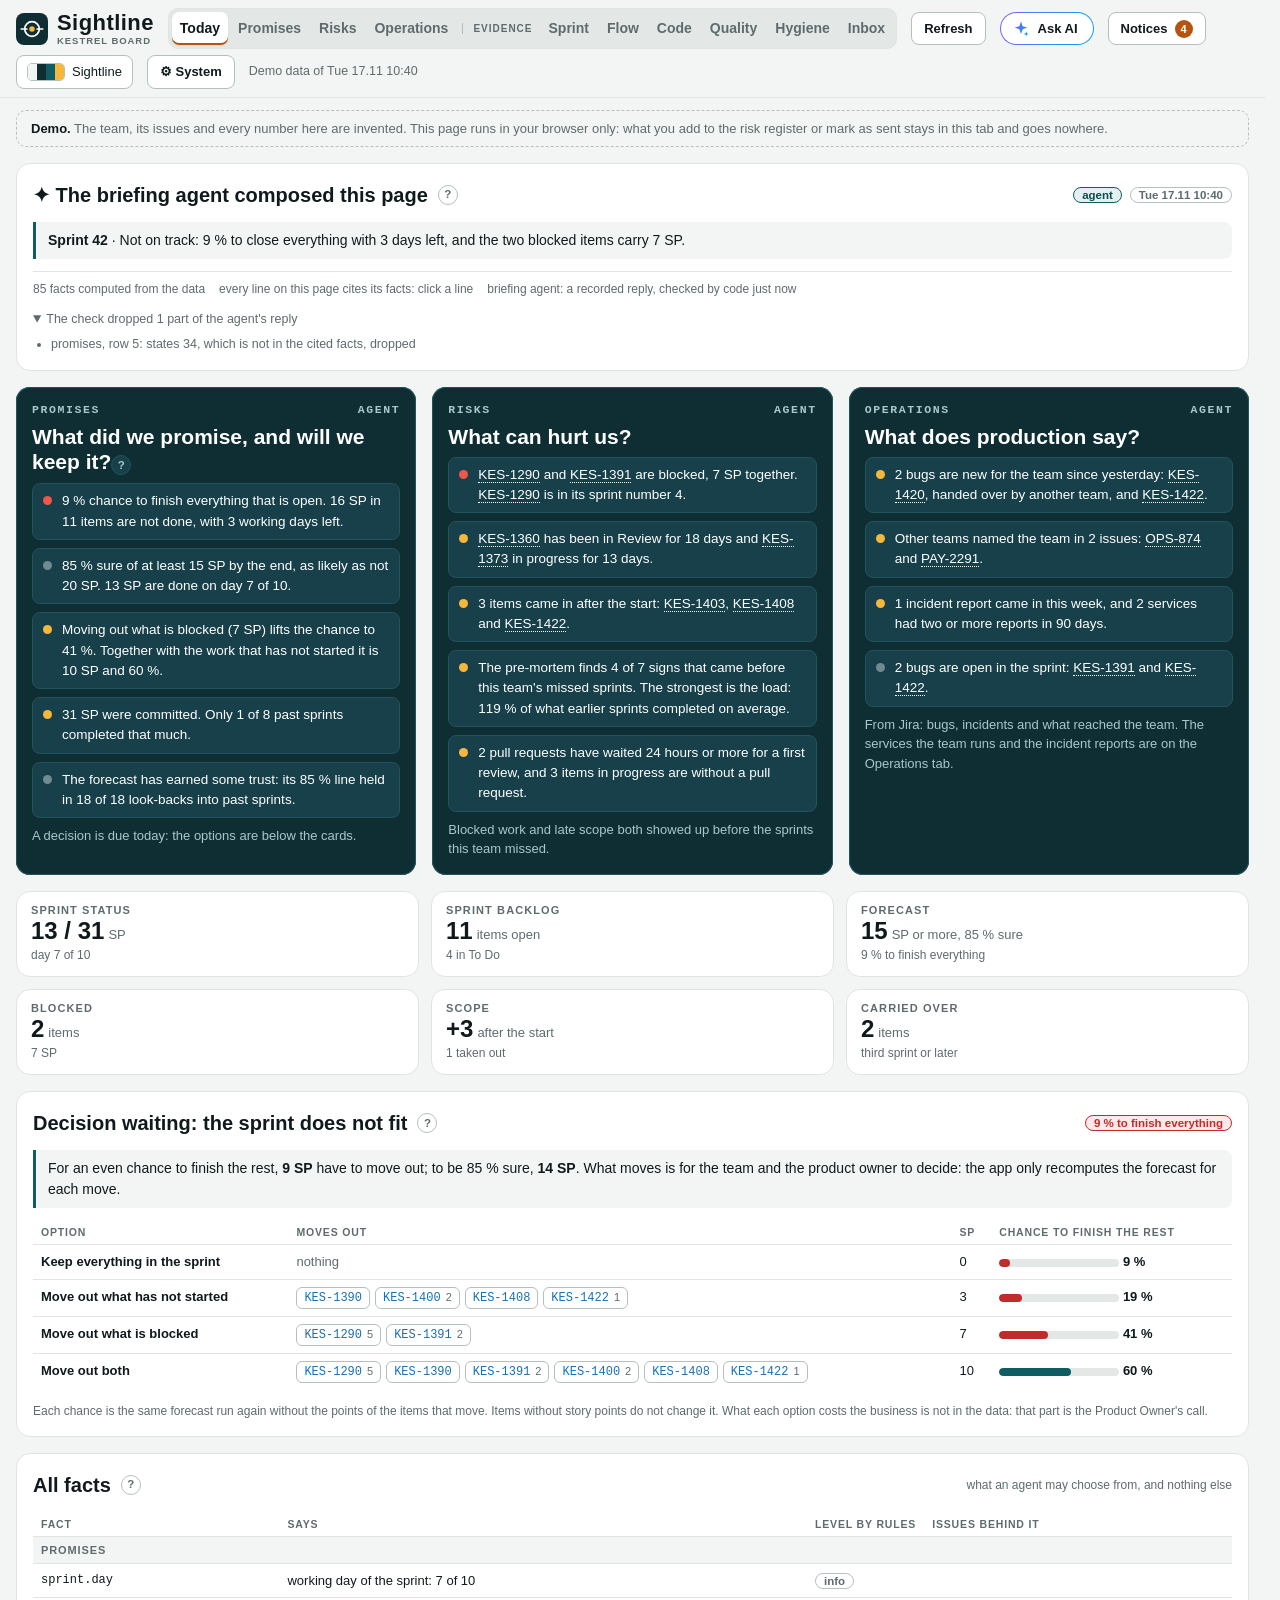
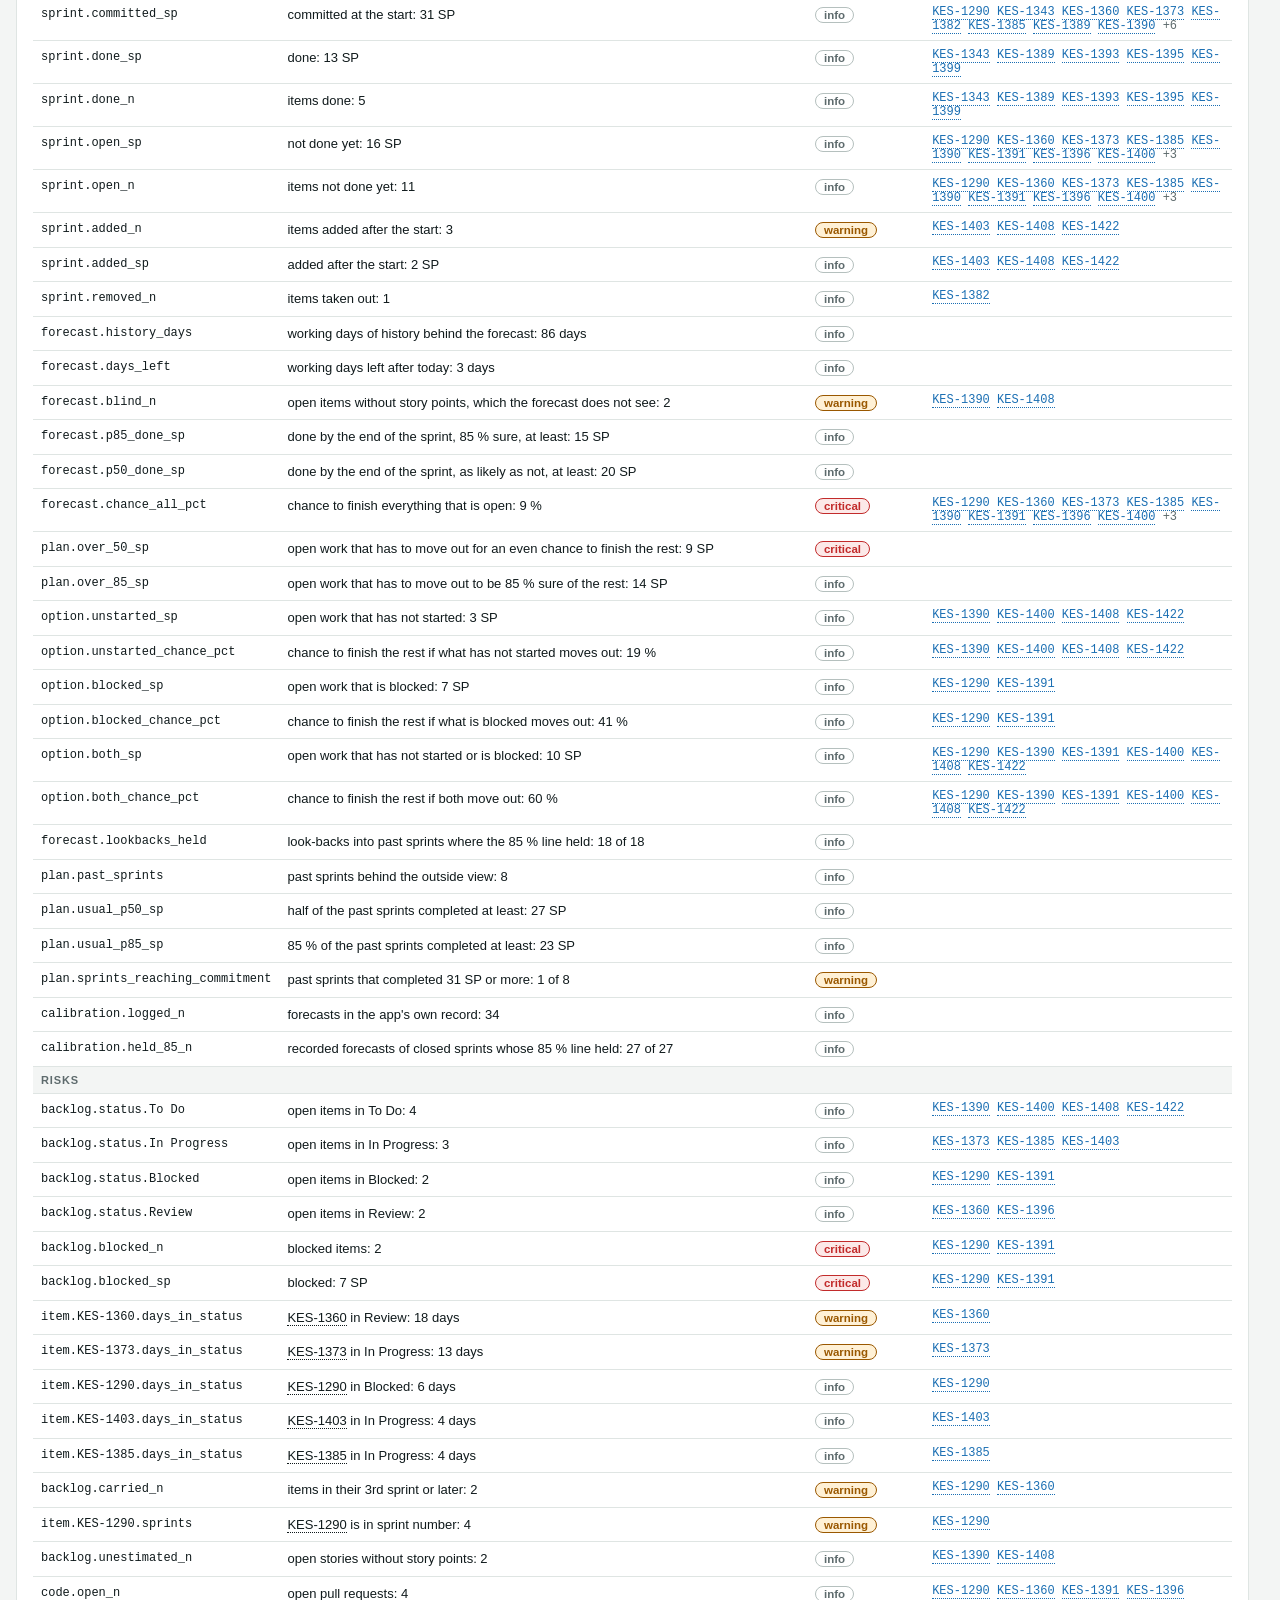
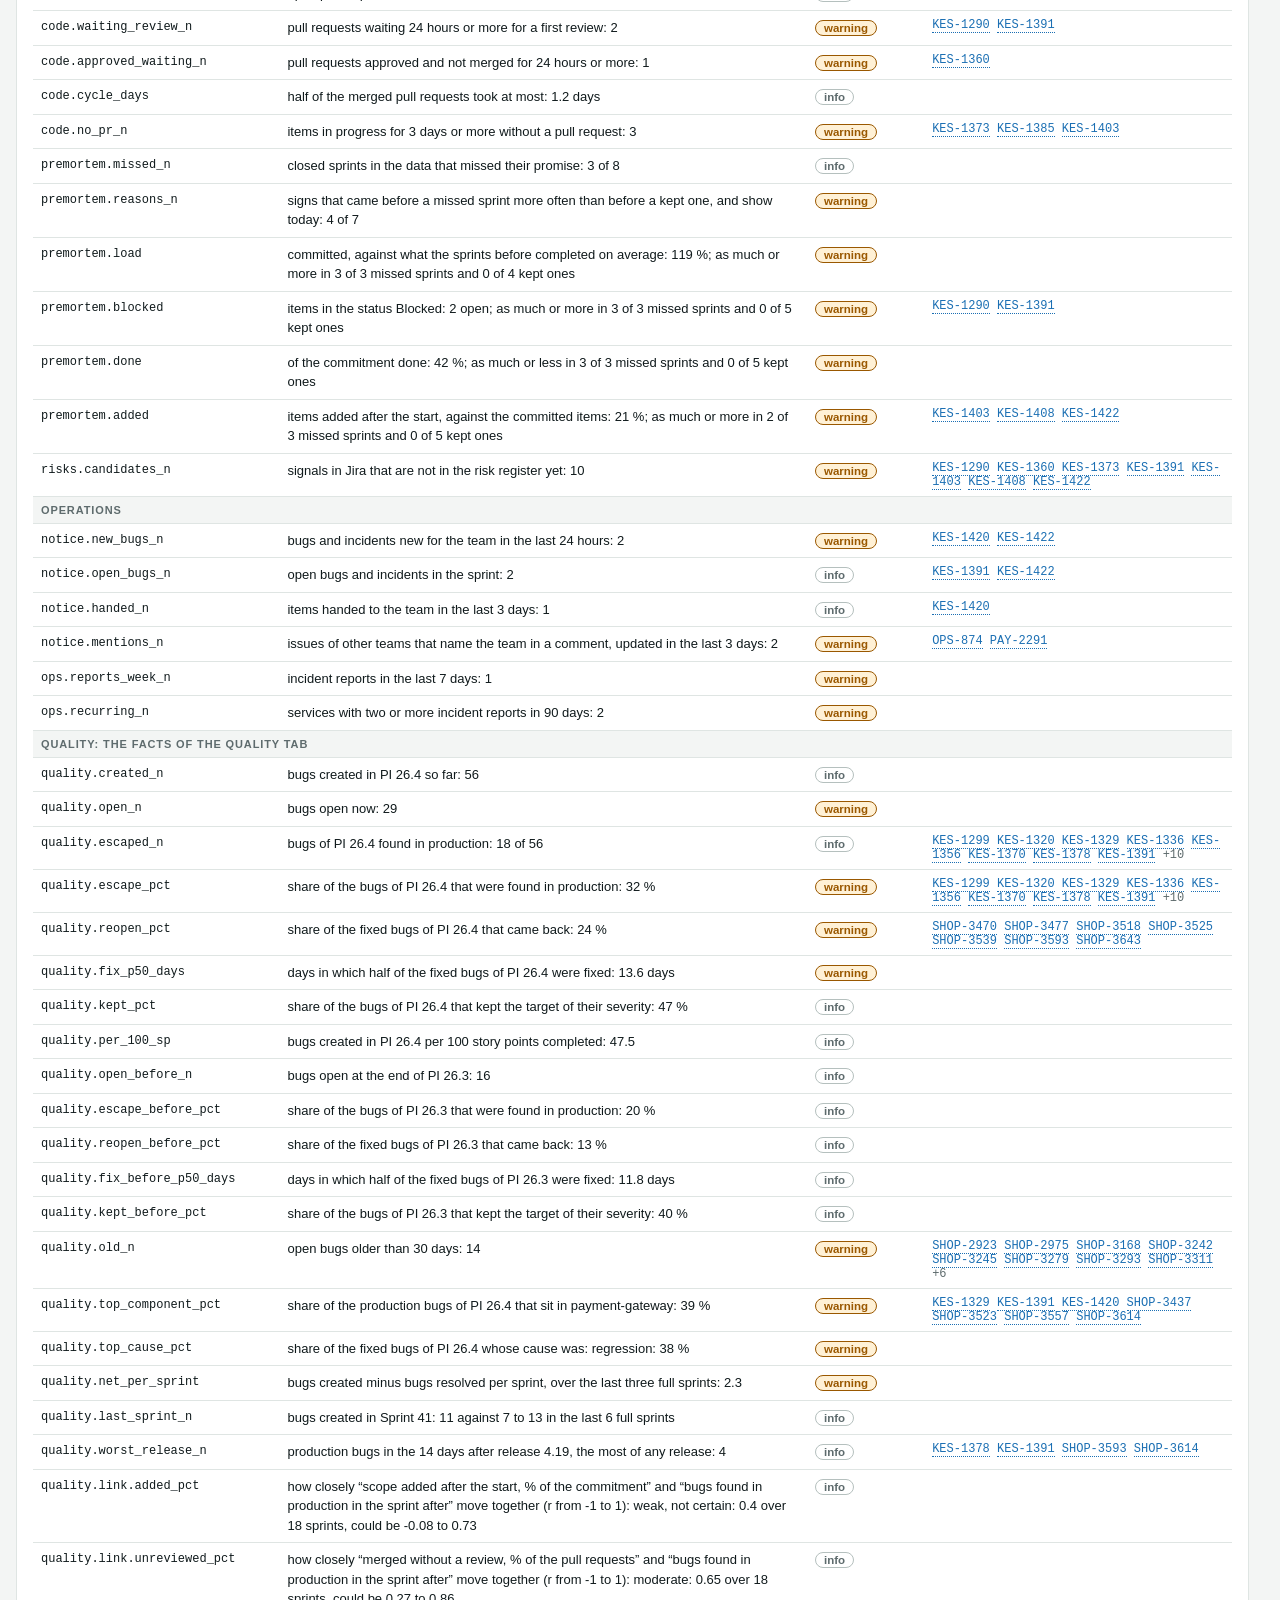
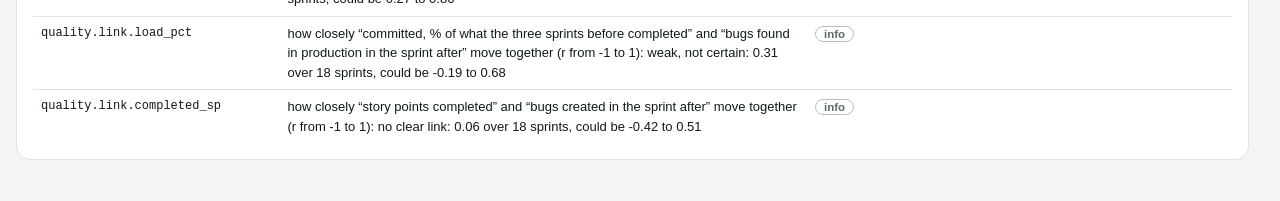
==== docs/demo/index.html @ 8daf4122 "Sightline 1.0.0: the first public demo A delivery cockpit for a Scrum Master, on invented data. It s" ====
<!doctype html>
<html lang="en">
<head>
<meta charset="utf-8">
<meta name="viewport" content="width=device-width, initial-scale=1">
<title>Sightline</title>
<link rel="stylesheet" href="style.css">
</head>
<body>
<div class="shell">
  <header class="top" id="top">
    <div class="brand"><svg class="mark" viewBox="0 0 28 28" aria-hidden="true"><circle cx="14" cy="14" r="8.5"/><path d="M1.5 14H8M20 14h6.5"/><circle class="dot" cx="14" cy="14" r="3.2"/></svg>
      <span class="brand-t"><span>Sightline</span><span class="brand-s" id="team">delivery cockpit</span></span></div>
    <nav class="seg" aria-label="Views">
      <button type="button" data-tab="today" aria-pressed="true">Today</button>
      <button type="button" data-tab="promises" aria-pressed="false">Promises</button>
      <button type="button" data-tab="risks" aria-pressed="false">Risks</button>
      <button type="button" data-tab="ops" aria-pressed="false">Operations</button>
      <span class="seg-l">Evidence</span>
      <button type="button" data-tab="sprint" aria-pressed="false">Sprint</button>
      <button type="button" data-tab="flow" aria-pressed="false">Flow</button>
      <button type="button" data-tab="code" aria-pressed="false">Code</button>
      <button type="button" data-tab="quality" aria-pressed="false">Quality</button>
      <button type="button" data-tab="hygiene" aria-pressed="false">Hygiene</button>
      <button type="button" data-tab="inbox" aria-pressed="false">Inbox</button>
    </nav>
    <button class="btn" type="button" id="refresh">Refresh</button>
    <button class="cmd-btn" type="button" id="ask-open" aria-pressed="false" title="Ask the agent (Ctrl K)">
      <svg class="ai-mark" viewBox="0 0 24 24" aria-hidden="true"><defs><linearGradient id="aiG" x1="0" y1="0" x2="1" y2="1"><stop offset="0" stop-color="#7b5cff"/><stop offset="1" stop-color="#00a8e8"/></linearGradient></defs>
        <path fill="url(#aiG)" d="M12 2l2.2 6.3L20.5 10l-6.3 2.2L12 18.5l-2.2-6.3L3.5 10l6.3-1.7zM19 15l.9 2.6 2.6.9-2.6.9L19 22l-.9-2.6-2.6-.9 2.6-.9z"/></svg>Ask AI</button>
    <button class="btn" type="button" id="bell" title="What reached the team: new bugs, items handed over, the team named by others">Notices <span class="count" id="bell-n" hidden>0</span></button>
    <span class="grow"></span>
    <div class="pal"><button class="pal-btn" type="button" id="pal-btn" aria-haspopup="true" aria-expanded="false" title="Colours"><span class="swatch" id="pal-now"></span><span id="pal-name">Sightline</span></button>
      <div class="pal-menu" id="pal-menu" role="menu" aria-label="Colours" hidden></div></div>
    <button class="btn" type="button" data-tab="system" aria-pressed="false" title="Sources, rules, architecture">⚙ System</button>
    <span class="fresh" id="fresh"></span>
  </header>

  <div class="boot" id="boot" role="status">Loading the sprint…</div>
  <div class="demo-note" id="demo-note"><b>Demo.</b> The team, its issues and every number here are invented. This page runs in your browser only: what you add to the risk register or mark as sent stays in this tab and goes nowhere.</div>

  <section class="page on" id="p-today" aria-label="Today">
    <div class="w" id="composed"></div>
    <div class="q3" id="cards"></div>
    <div class="kpis" id="now"></div>
    <div id="options"></div>
    <div class="w" id="facts"></div>
  </section>

  <section class="page" id="p-promises" aria-label="Promises"><div class="tabbody" id="v-promises"></div></section>
  <section class="page" id="p-risks" aria-label="Risks"><div class="tabbody" id="v-risks"></div></section>
  <section class="page" id="p-ops" aria-label="Operations"><div class="tabbody" id="v-ops"></div></section>
  <section class="page" id="p-sprint" aria-label="Sprint"><div class="tabbody" id="v-sprint"></div></section>
  <section class="page" id="p-flow" aria-label="Flow"><div class="tabbody" id="v-flow"></div></section>
  <section class="page" id="p-code" aria-label="Code"><div class="tabbody" id="v-code"></div></section>
  <section class="page" id="p-quality" aria-label="Quality"><div class="tabbody" id="v-quality"></div></section>
  <section class="page" id="p-hygiene" aria-label="Hygiene"><div class="tabbody" id="v-hygiene"></div></section>
  <section class="page" id="p-inbox" aria-label="Inbox"><div class="tabbody" id="v-inbox"></div></section>

  <section class="page" id="p-system" aria-label="System">
    <div class="w" id="arch"></div>
    <div class="grid2">
      <div class="w" id="settings"></div>
      <div class="w" id="sources"></div>
    </div>
    <div class="w" id="storage"></div>
    <div class="w" id="runs"></div>
    <div class="w" id="rules"></div>
  </section>
</div>
<div class="pop" id="pop" hidden role="dialog" aria-label="Facts behind this line"></div>
<div class="icard" id="icard" hidden role="tooltip"></div>
<aside class="cmd" id="ask" hidden aria-label="Ask the agent">
  <div class="cmd-grip" id="ask-grip" aria-hidden="true"></div>
  <div class="cmd-h" id="ask-head">
    <div class="cmd-id"><span class="cmd-eyebrow"><svg class="ai-mark" viewBox="0 0 24 24" aria-hidden="true"><path fill="url(#aiG)" d="M12 2l2.2 6.3L20.5 10l-6.3 2.2L12 18.5l-2.2-6.3L3.5 10l6.3-1.7z"/></svg>AI · read-only</span>
      <span class="cmd-title">Ask about the sprint<span id="ask-help"></span></span></div>
    <div class="cmd-tools">
      <button type="button" id="ask-new" title="New conversation" aria-label="New conversation"><svg viewBox="0 0 24 24" aria-hidden="true"><path d="M12 5v14M5 12h14"/></svg></button>
      <button type="button" data-ask-mode="side" aria-pressed="true" title="On the right" aria-label="Window on the right"><svg viewBox="0 0 24 24" aria-hidden="true"><rect x="3" y="4" width="18" height="16" rx="2"/><path d="M15 4v16"/></svg></button>
      <button type="button" data-ask-mode="bottom" aria-pressed="false" title="At the bottom" aria-label="Window at the bottom"><svg viewBox="0 0 24 24" aria-hidden="true"><rect x="3" y="4" width="18" height="16" rx="2"/><path d="M3 14h18"/></svg></button>
      <button type="button" data-ask-mode="float" aria-pressed="false" title="Floating: drag it by this bar" aria-label="Floating window"><svg viewBox="0 0 24 24" aria-hidden="true"><rect x="3" y="7" width="13" height="13" rx="2"/><path d="M8 7V5a1 1 0 0 1 1-1h11a1 1 0 0 1 1 1v11a1 1 0 0 1-1 1h-4"/></svg></button>
      <button type="button" id="ask-close" title="Close (Esc)" aria-label="Close"><svg viewBox="0 0 24 24" aria-hidden="true"><path d="M6 6l12 12M18 6L6 18"/></svg></button>
    </div>
  </div>
  <div class="cmd-log" id="ask-log" aria-live="polite"></div>
  <div class="cmd-f">
    <div class="composer"><textarea id="ask-text" rows="1" maxlength="2000" placeholder="Ask about the sprint" aria-label="Your question"></textarea>
      <div class="composer-bar"><button type="button" class="help-word" id="ask-what" title="What can I ask?" aria-label="What can I ask?">?</button>
        <span class="small dim grow">Enter sends · Shift+Enter starts a new line · the agent reads, it cannot change or send anything</span>
        <button type="button" class="send" id="ask-send" title="Send" aria-label="Send"><svg viewBox="0 0 24 24" aria-hidden="true"><path d="M12 19V5M5 12l7-7 7 7"/></svg></button></div></div>
  </div>
</aside>
<div class="snap-ghost" id="ask-ghost" hidden></div>
<script src="host.js"></script>
<script src="help.js"></script>
<script src="app.js"></script>
<script src="views.js"></script>
<script src="quality.js"></script>
</body>
</html>
---- docs/demo/style.css ----
/* Sightline: the look of the page. No file is loaded from outside.
   Palettes: app.js sets data-palette on <html> ("auto" becomes day or console after the system theme). Every colour
   of the page is a token of the palette; --panel* colour the three question cards and the mark in the brand. */
:root{
  --f-disp: Bahnschrift, "DIN Alternate", "Arial Narrow", sans-serif;
  --f-body: Inter, "Segoe UI Variable Text", "Segoe UI", "Helvetica Neue", Arial, sans-serif;
  --f-mono: "Cascadia Mono", Consolas, ui-monospace, monospace;
}
/* Sightline: cool paper, a deep teal desk, amber for what needs a look. It is also the look before app.js has run. */
:root, :root[data-palette="sightline"]{
  --bg:#F3F5F4; --surface:#FFFFFF; --surface-2:#F3F5F4; --sunk:#E3E8E6; --ink:#101A1C; --muted:#5E6B6D;
  --line:#DFE5E3; --line-strong:#B5C0BE;
  --accent:#0F5C63; --accent-soft:#E3F0F0; --accent-ink:#0B4A50;
  --ok:#16794A; --ok-soft:#E1F3E8; --warn:#9A5800; --warn-soft:#FFF1D6; --crit:#C22B2B; --crit-soft:#FCE9E8;
  --info:#1B6FB3; --info-soft:#E4F0FA;
  --panel:#0F2E33; --panel-2:#17404A; --panel-3:#22545F; --panel-ink:#FFFFFF; --panel-muted:#A9C7CB;
  --lamp-y:#F5B83D; --lamp-r:#F0564A; --lamp-g:#3CC27C; --lamp-off:#6F8B90;
  --cta:#B5530F; --cta-ink:#FFFFFF; --shadow:0 12px 36px rgba(8,30,34,.18);
  color-scheme:light;
}
/* Sightline dusk: the same colours after dark. */
:root[data-palette="dusk"]{
  --bg:#0B1416; --surface:#132024; --surface-2:#19292E; --sunk:#0B1416; --ink:#EEF4F3; --muted:#9BB0B2;
  --line:#2A3D42; --line-strong:#4B6367;
  --accent:#5CC8CF; --accent-soft:#12343A; --accent-ink:#8FDDE2;
  --ok:#3CC27C; --ok-soft:#102A1D; --warn:#F2A53A; --warn-soft:#33250E; --crit:#F0655A; --crit-soft:#3A1715;
  --info:#58A9E8; --info-soft:#10283A;
  --panel:#0F2E33; --panel-2:#17404A; --panel-3:#22545F; --panel-ink:#FFFFFF; --panel-muted:#A9C7CB;
  --lamp-y:#F5B83D; --lamp-r:#F0564A; --lamp-g:#3CC27C; --lamp-off:#6F8B90;
  --cta:#E58A3A; --cta-ink:#1A0E03; --shadow:0 12px 36px rgba(0,0,0,.5);
  color-scheme:dark;
}
/* Day: everything light, the desk included. */
:root[data-palette="day"]{
  --bg:#E9EEEC; --surface:#FFFFFF; --surface-2:#F4F7F5; --sunk:#E3E9E6; --ink:#121B17; --muted:#56655E;
  --line:#D5DDD9; --line-strong:#8FA097;
  --accent:#0B6870; --accent-soft:#D9EEEE; --accent-ink:#084A50;
  --ok:#24703D; --ok-soft:#DFF0E3; --warn:#8A5600; --warn-soft:#FAEDCF; --crit:#B2322A; --crit-soft:#F7DFDB;
  --info:#2A5CA2; --info-soft:#DFE8F6;
  --panel:#DCE4E0; --panel-2:#F3F6F4; --panel-3:#BFCCC5; --panel-ink:#121B17; --panel-muted:#56655E;
  --lamp-y:#B87800; --lamp-r:#C23A2F; --lamp-g:#2E9450; --lamp-off:#A3B1AA;
  --cta:#0B6870; --cta-ink:#FFFFFF; --shadow:0 12px 36px rgba(18,27,23,.16);
  color-scheme:light;
}
/* Classic: a light page with a dark desk. */
:root[data-palette="classic"]{
  --bg:#E9EEEC; --surface:#FFFFFF; --surface-2:#F4F7F5; --sunk:#E3E9E6; --ink:#121B17; --muted:#56655E;
  --line:#D5DDD9; --line-strong:#8FA097;
  --accent:#0B6870; --accent-soft:#D9EEEE; --accent-ink:#084A50;
  --ok:#24703D; --ok-soft:#DFF0E3; --warn:#8A5600; --warn-soft:#FAEDCF; --crit:#B2322A; --crit-soft:#F7DFDB;
  --info:#2A5CA2; --info-soft:#DFE8F6;
  --panel:#26302C; --panel-2:#323D38; --panel-3:#3E4A44; --panel-ink:#EAF0EC; --panel-muted:#A3B0A9;
  --lamp-y:#F2C14C; --lamp-r:#EC5B4F; --lamp-g:#5DC57E; --lamp-off:#55625B;
  --cta:#0B6870; --cta-ink:#FFFFFF; --shadow:0 12px 36px rgba(18,27,23,.16);
  color-scheme:light;
}
/* Console: everything dark. */
:root[data-palette="console"]{
  --bg:#0C1210; --surface:#141C19; --surface-2:#19231F; --sunk:#101714; --ink:#E4EBE7; --muted:#98A79F;
  --line:#26322D; --line-strong:#5B6C64;
  --accent:#4FB8C0; --accent-soft:#14373B; --accent-ink:#9CDDE2;
  --ok:#5EC27D; --ok-soft:#15301F; --warn:#E4AB3E; --warn-soft:#372A10; --crit:#F07A6D; --crit-soft:#3B1C19;
  --info:#80AAEA; --info-soft:#18283F;
  --panel:#18211E; --panel-2:#212C28; --panel-3:#2C3934; --panel-ink:#EAF0EC; --panel-muted:#93A199;
  --lamp-y:#F2C14C; --lamp-r:#EC5B4F; --lamp-g:#5DC57E; --lamp-off:#55625B;
  --cta:#4FB8C0; --cta-ink:#0C1210; --shadow:0 12px 36px rgba(0,0,0,.5);
  color-scheme:dark;
}
/* Night: dark blue, little glare. */
:root[data-palette="night"]{
  --bg:#0A0F1D; --surface:#111A2D; --surface-2:#162036; --sunk:#0D1426; --ink:#D3DCEE; --muted:#8995B0;
  --line:#222E4B; --line-strong:#46567C;
  --accent:#7FA4F2; --accent-soft:#1A2647; --accent-ink:#B9CCF8;
  --ok:#6BBE86; --ok-soft:#132820; --warn:#DDB062; --warn-soft:#2C2514; --crit:#EB7F76; --crit-soft:#331B1F;
  --info:#8DB0EE; --info-soft:#16233E;
  --panel:#0D1426; --panel-2:#152038; --panel-3:#233050; --panel-ink:#D3DCEE; --panel-muted:#8390AC;
  --lamp-y:#D6AC4C; --lamp-r:#D6675D; --lamp-g:#58AB73; --lamp-off:#36425F;
  --cta:#7FA4F2; --cta-ink:#0A0F1D; --shadow:0 12px 36px rgba(0,0,0,.5);
  color-scheme:dark;
}
*{box-sizing:border-box}
html,body{margin:0}
html{scrollbar-gutter:stable}
body{background:var(--bg);color:var(--ink);font:14px/1.5 var(--f-body)}
button,input,select,textarea{font:inherit;color:inherit}
button{cursor:pointer}
:focus-visible{outline:2px solid var(--accent);outline-offset:2px}
h1,h2,h3{margin:0;font-family:var(--f-disp);font-stretch:85%}
.mono{font-family:var(--f-mono)} .dim{color:var(--muted)} .small{font-size:12px} .grow{flex:1}
.shell{max-width:1880px;margin:0 auto;padding:0 16px 40px}

.top{position:sticky;top:0;z-index:30;display:flex;flex-wrap:wrap;align-items:center;gap:6px 14px;min-height:56px;margin:0 -16px;padding:8px 16px;background:var(--bg);border-bottom:1px solid var(--line)}
.brand{display:flex;align-items:center;gap:9px;font:700 22px var(--f-disp);font-stretch:80%;letter-spacing:.02em}
.brand-t{display:grid;line-height:1.05}
.brand-s{font:600 9.5px var(--f-body);letter-spacing:.1em;text-transform:uppercase;color:var(--muted);white-space:nowrap}
.mark{width:32px;height:32px;padding:4px;border-radius:8px;background:var(--panel);fill:none;stroke:var(--panel-ink);stroke-width:2;stroke-linecap:round}
.mark .dot{fill:var(--lamp-y);stroke:none}
.demo-note{margin:12px 0 0;padding:8px 14px;border-radius:10px;border:1px dashed var(--line-strong);color:var(--muted);font-size:13px}
.demo-note b{color:var(--ink)}
.seg{display:inline-flex;flex-wrap:wrap;background:var(--sunk);border:1px solid var(--line);border-radius:10px;padding:3px;gap:2px}
.seg button{border:0;background:transparent;padding:6px 8px;border-radius:7px;font-weight:600;color:var(--muted);white-space:nowrap}
.seg-l{align-self:center;padding:0 6px 0 10px;font:600 10px var(--f-body);letter-spacing:.1em;text-transform:uppercase;color:var(--muted);border-left:1px solid var(--line-strong);margin-left:4px}
.btn[aria-pressed="true"]{border-color:var(--ink);box-shadow:inset 0 -2px 0 var(--cta)}
.seg button[aria-pressed="true"]{background:var(--surface);color:var(--ink);box-shadow:inset 0 -2px 0 var(--cta),0 1px 2px rgba(0,0,0,.05)}
.fresh{font-size:12.5px;color:var(--muted);white-space:nowrap}
.btn{display:inline-flex;align-items:center;gap:7px;font-weight:600;font-size:13px;padding:6px 12px;border-radius:8px;border:1px solid var(--line-strong);background:var(--surface);white-space:nowrap}
.btn:hover{border-color:var(--ink)}
.btn[disabled]{opacity:.5;cursor:progress}
.count{display:inline-block;min-width:18px;padding:0 5px;border-radius:999px;background:var(--cta);color:var(--cta-ink);font:700 11px/18px var(--f-body);text-align:center}
.count[hidden]{display:none}
.boot{margin:16px 0 0;padding:12px 16px;border-radius:10px;background:var(--warn-soft);color:var(--warn)}
.boot.err{background:var(--crit-soft);color:var(--crit);font-family:var(--f-mono);font-size:13px;white-space:pre-wrap}

.page{display:none;padding-top:16px;gap:16px}
.page.on{display:grid;grid-template-columns:minmax(0,1fr)}
.grid2{display:grid;grid-template-columns:repeat(2,minmax(0,1fr));gap:16px;align-items:start}
.w{background:var(--surface);border:1px solid var(--line);border-radius:14px;padding:16px;display:grid;gap:12px;align-content:start;min-width:0}
.wh{display:flex;align-items:center;justify-content:space-between;gap:10px;flex-wrap:wrap}
.wh h2{font-size:20px;font-weight:600;display:flex;align-items:center;gap:10px}
.wh .meta{display:flex;align-items:center;gap:8px;flex-wrap:wrap}
.lbl{font:600 11px var(--f-body);letter-spacing:.1em;text-transform:uppercase;color:var(--muted)}
.pulse{font-size:14px;background:var(--surface-2);border-left:3px solid var(--accent);border-radius:0 8px 8px 0;padding:8px 12px}
.pill{display:inline-flex;align-items:center;font:600 11.5px var(--f-body);padding:1px 8px;border-radius:999px;border:1px solid var(--line-strong);color:var(--muted);white-space:nowrap;background:var(--surface)}
.pill.critical{color:var(--crit);border-color:var(--crit);background:var(--crit-soft)}
.pill.warning{color:var(--warn);border-color:var(--warn);background:var(--warn-soft)}
.pill.ok{color:var(--ok);border-color:var(--ok);background:var(--ok-soft)}
.pill.rules{border-style:dashed}
.pill.agent{color:var(--accent-ink);border-color:var(--accent);background:var(--accent-soft)}
.verify{display:flex;gap:6px 14px;flex-wrap:wrap;font-size:12px;color:var(--muted);border-top:1px solid var(--line);padding-top:8px}

.note-bad{font-size:13px;background:var(--crit-soft);color:var(--crit);border-radius:8px;padding:8px 12px;overflow-wrap:anywhere}
.dropped{font-size:12.5px;color:var(--muted)}
.dropped summary{cursor:pointer}
.dropped ul{margin:6px 0 0;padding-left:18px;display:grid;gap:3px}

.ask{position:fixed;z-index:50;top:0;right:0;bottom:0;width:min(460px,100vw);background:var(--surface);border-left:1px solid var(--line-strong);box-shadow:-12px 0 36px rgba(0,0,0,.14);padding:16px;display:grid;grid-template-rows:auto minmax(0,1fr) auto auto;gap:12px}
.ask[hidden]{display:none}
.ask-log{overflow-y:auto;display:grid;gap:10px;align-content:start;min-height:0}

.tabbody{display:grid;gap:16px;grid-template-columns:minmax(0,1fr)}
.kpis.k4{grid-template-columns:repeat(4,minmax(0,1fr))}
div.kpi{cursor:default}
.chips{display:flex;flex-wrap:wrap;gap:5px}
.chip{display:inline-flex;align-items:baseline;gap:5px;padding:1px 7px;border-radius:6px;border:1px solid var(--line-strong);background:var(--surface);font-size:12px;color:var(--info)}
.chip:hover{border-color:var(--info)}
.chip small{color:var(--muted);font-size:11px}
.line{display:grid;grid-auto-flow:column;grid-auto-columns:minmax(150px,1fr);gap:10px;overflow-x:auto;padding-bottom:4px}
.stop{border:1px solid var(--line);border-top:4px solid var(--tone);border-radius:10px;padding:10px;display:grid;gap:8px;align-content:start;background:var(--surface-2)}
.stop-h{display:flex;justify-content:space-between;align-items:baseline;gap:8px}
.stop-h span{font-size:12px;color:var(--muted);white-space:nowrap}
.ch{width:100%;max-width:900px;height:auto;display:block}
.ch .g{stroke:var(--line);stroke-width:1}
.ch .ax{font:11px var(--f-body);fill:var(--muted)}
.ch .scope{fill:none;stroke:var(--line-strong);stroke-width:2}
.ch .done{fill:none;stroke:var(--accent);stroke-width:2.5}
.ch .dot{fill:var(--accent)}
.ch .today{stroke:var(--accent);stroke-width:1;stroke-dasharray:2 3}
.ch .dashed{stroke:var(--ink);stroke-width:1.2;stroke-dasharray:6 4}
.ch .m50,.ch .m85{stroke:var(--warn);stroke-width:2}
.ch .m85{stroke-dasharray:4 3}
.ch .b-commit{fill:none;stroke:var(--line-strong);stroke-width:1.5}
.ch .b-done{fill:var(--accent)}
.ch .b-done.ok{fill:var(--ok)}
.ch .pt{fill:var(--accent);fill-opacity:.55}
.ch .pt.bug{fill:var(--crit)}
.legend{display:flex;flex-wrap:wrap;gap:4px 14px;font-size:12px;color:var(--muted)}
.legend span{display:inline-flex;align-items:center;gap:6px}
.legend i{width:12px;height:12px;border-radius:3px;display:inline-block}
.legend i.dash{height:0;border-top:2px dashed var(--ink);border-radius:0}
.legend i.outline{border:1.5px solid var(--line-strong)}
.share{display:inline-block;width:120px;height:8px;border-radius:999px;background:var(--sunk);overflow:hidden;vertical-align:middle}
.share.wide{width:100%}
.share i{display:block;height:100%;background:var(--accent);border-radius:999px}
.share i.hot{background:var(--crit)}
.bars{display:grid;gap:6px}
.bar-row{display:grid;grid-template-columns:150px 110px minmax(0,1fr) 48px;gap:10px;align-items:center}
.checks{list-style:none;margin:0;padding:0;display:grid;gap:6px}
.checks summary{display:grid;grid-template-columns:22px minmax(0,1fr) auto;gap:10px;align-items:center;cursor:pointer;padding:6px 8px;border-radius:8px;background:var(--surface-2)}
.checks details>.chips,.checks details>div{padding:8px 8px 4px 40px}
.checks .ic{width:20px;height:20px;border-radius:50%;display:grid;place-items:center;font:700 12px var(--f-body);color:var(--surface);background:var(--ok)}
.checks .ic.warn{background:var(--warn)} .checks .ic.na{background:var(--line-strong)}
.checks .cnt{font:600 13px var(--f-mono)}

.risk{border:1px solid var(--line);border-left:4px solid var(--accent);border-radius:10px;padding:10px 12px;display:grid;gap:8px;background:var(--surface-2)}
.risk-h{display:flex;flex-wrap:wrap;gap:6px 8px;align-items:center}
.risk-h input{flex:1;min-width:260px;font:600 14px var(--f-body);border:1px solid transparent;border-radius:6px;padding:3px 6px;background:transparent;color:inherit}
.risk-h input:hover,.risk-h input:focus{border-color:var(--line-strong);background:var(--surface)}
.risk-f{display:grid;grid-template-columns:minmax(0,2fr) minmax(0,1.4fr) minmax(0,1fr);gap:8px 10px}
.risk-f label{display:grid;gap:3px;font:600 10.5px var(--f-body);letter-spacing:.08em;text-transform:uppercase;color:var(--muted)}
.risk-f .wide{grid-column:1/-1}
.risk-f select,.risk-f input,.risk-f textarea,.risk-new input{font:13px var(--f-body);letter-spacing:0;text-transform:none;color:var(--ink);border:1px solid var(--line-strong);border-radius:6px;padding:5px 7px;background:var(--surface);min-width:0;width:100%}
.risk-b{display:flex;flex-wrap:wrap;gap:8px;align-items:center}
.risk-new{display:grid;grid-template-columns:minmax(0,1fr) auto;gap:8px}
.dropped li button{margin-left:6px}
.split{display:flex;height:22px;border-radius:8px;overflow:hidden;background:var(--sunk)}
.split i{display:block;height:100%}
.late{color:var(--crit)}
.rep{border-top:1px solid var(--line);padding:6px 0}
.rep summary{display:flex;flex-wrap:wrap;gap:4px 10px;align-items:baseline;cursor:pointer}
.rep-b{display:grid;gap:6px;padding:8px 0 4px 18px;font-size:13px}
.rep-b ol{margin:0;padding-left:18px;display:grid;gap:3px}
.draft textarea{width:100%;resize:vertical;font:13px/1.5 var(--f-mono);color:var(--ink);background:var(--surface-2);border:1px solid var(--line-strong);border-radius:8px;padding:10px 12px}
pre.sent{margin:6px 0 2px;white-space:pre-wrap;overflow-wrap:anywhere;font:12.5px/1.5 var(--f-mono);background:var(--surface-2);border-radius:8px;padding:10px 12px}
.note-mock{font-size:13px;background:var(--warn-soft);color:var(--warn);border:1px dashed var(--warn);border-radius:10px;padding:8px 12px}

.q3{display:grid;grid-template-columns:repeat(3,minmax(0,1fr));gap:16px}
.qcard{background:var(--panel);color:var(--panel-ink);border-radius:14px;padding:16px;display:grid;gap:8px;align-content:start;box-shadow:inset 0 0 0 1px var(--panel-3)}
.qcard h2{font-size:21px;font-weight:600;line-height:1.2}
.qk{display:flex;justify-content:space-between;align-items:center;gap:8px;font:600 11.5px var(--f-mono);letter-spacing:.14em;text-transform:uppercase;color:var(--panel-muted)}
.qrow{display:grid;grid-template-columns:10px minmax(0,1fr);gap:9px;align-items:baseline;padding:7px 10px;border-radius:8px;background:var(--panel-2);border:1px solid var(--panel-3);font-size:13.5px;color:var(--panel-ink);text-align:left;width:100%}
.qrow:hover{background:var(--panel-3)}
.qnote{color:var(--panel-muted);font-size:13px}
.dotl{width:9px;height:9px;border-radius:50%;display:inline-block;background:var(--lamp-off);flex:none}
.dotl.ok{background:var(--lamp-g)} .dotl.warning{background:var(--lamp-y)} .dotl.critical{background:var(--lamp-r)}
.w .dotl.ok{background:var(--ok)} .w .dotl.warning{background:var(--warn)} .w .dotl.critical{background:var(--crit)} .w .dotl{background:var(--line-strong)}

.kpis{display:grid;grid-template-columns:repeat(6,minmax(0,1fr));gap:12px}
.kpi{background:var(--surface);border:1px solid var(--line);border-radius:14px;padding:12px 14px;display:grid;gap:2px;text-align:left}
.kpi:hover{border-color:var(--line-strong)}
.kpi .v{font:600 24px/1.1 var(--f-disp);font-stretch:85%;font-variant-numeric:tabular-nums}
.kpi .v small{font-size:13px;color:var(--muted);margin-left:4px;font-family:var(--f-body);font-weight:400}
.kpi .d{font-size:12px;color:var(--muted)}

table.t{border-collapse:collapse;width:100%;font-size:13px}
.t th{font:600 10.5px var(--f-body);letter-spacing:.08em;text-transform:uppercase;color:var(--muted);text-align:left;padding:6px 8px;border-bottom:1px solid var(--line);white-space:nowrap}
.t td{padding:7px 8px;border-bottom:1px solid var(--line);vertical-align:top}
.t tr:last-child td{border-bottom:0}
.t td.k{color:var(--muted);white-space:nowrap;width:1%}
.t tr.sec td{background:var(--surface-2);font:600 11px var(--f-body);letter-spacing:.08em;text-transform:uppercase;color:var(--muted)}
.tw{overflow-x:auto}
.keys{font:12px var(--f-mono);color:var(--info);overflow-wrap:anywhere}

.pop{position:absolute;z-index:60;min-width:280px;max-width:420px;background:var(--surface);border:1px solid var(--line-strong);border-radius:12px;box-shadow:var(--shadow);padding:12px;display:grid;gap:8px;font-size:13px}
.pop[hidden]{display:none}
.pop .ph{font:600 10.5px var(--f-body);letter-spacing:.1em;text-transform:uppercase;color:var(--muted)}
.pop .f{border-top:1px solid var(--line);padding-top:6px;display:grid;gap:2px}

.arch{width:100%;min-width:980px;height:auto;display:block}
.arch rect{fill:var(--surface-2);stroke:var(--line-strong);stroke-width:1}
.arch rect.hl{fill:var(--accent-soft);stroke:var(--accent)}
.arch rect.you{fill:var(--warn-soft);stroke:var(--warn)}
.arch rect.fr{fill:none;stroke-dasharray:5 4}
.arch rect.later{stroke-dasharray:4 3;fill:none}
.arch rect.live{fill:var(--ok-soft);stroke:var(--ok)}
.arch text{font:11.5px var(--f-body);fill:var(--ink)}
.arch text.b{font-weight:600}
.arch text.d{fill:var(--muted);font-size:10.5px}
.arch text.band{font:600 10.5px var(--f-mono);letter-spacing:.12em;fill:var(--muted);text-transform:uppercase}
.arch .ar{stroke:var(--muted);stroke-width:1.4;fill:none;marker-end:url(#ah)}
.arch .ar.dash{stroke-dasharray:5 4}

@media (max-width:1280px){.kpis{grid-template-columns:repeat(3,minmax(0,1fr))}}
@media (max-width:1100px){.q3,.grid2,.s-grid,.q-grid{grid-template-columns:1fr}.s-how{grid-template-columns:repeat(2,minmax(0,1fr))}.kpis.k4{grid-template-columns:repeat(2,minmax(0,1fr))}}
@media (max-width:700px){.kpis{grid-template-columns:repeat(2,minmax(0,1fr))}.brand-s{display:none}}

/* ---- the palette menu */
.pal{position:relative}
.pal-btn{display:inline-flex;align-items:center;gap:7px;padding:6px 10px;border-radius:8px;border:1px solid var(--line-strong);background:var(--surface);font-size:13px;white-space:nowrap}
.pal-btn[aria-expanded="true"]{border-color:var(--accent)}
.swatch{display:inline-flex;border-radius:5px;overflow:hidden;border:1px solid var(--line-strong);flex:none}
.swatch i{width:9px;height:16px;display:block}
.pal-menu{position:absolute;z-index:35;top:calc(100% + 6px);right:0;min-width:300px;padding:6px;display:grid;gap:2px;background:var(--surface);border:1px solid var(--line-strong);border-radius:12px;box-shadow:var(--shadow)}
.pal-menu[hidden]{display:none}
.pal-opt{display:flex;align-items:center;gap:10px;padding:7px 9px;border:0;border-radius:8px;background:transparent;text-align:left}
.pal-opt:hover{background:var(--surface-2)}
.pal-opt[aria-checked="true"]{background:var(--accent-soft);color:var(--accent-ink);font-weight:600}
.pal-opt .dim{font-size:12px;font-weight:400}
.pal-note{margin:4px 9px 2px;font-size:11.5px;color:var(--muted)}

/* ---- the ? of each panel */
.help-wrap{position:relative;display:inline-flex;align-items:center}
.help{width:20px;height:20px;padding:0;border-radius:50%;border:1px solid var(--line-strong);background:var(--surface);color:var(--muted);font:700 11.5px/1 var(--f-body);display:grid;place-items:center;letter-spacing:0}
.help:hover,.help[aria-expanded="true"]{border-color:var(--accent);color:var(--accent-ink);background:var(--accent-soft)}
.qcard .help,.help.on-panel{background:var(--panel-2);border-color:var(--panel-3);color:var(--panel-muted)}
.help-pop{position:absolute;z-index:40;top:calc(100% + 8px);left:-8px;width:min(380px,calc(100vw - 48px));padding:10px 12px;border-radius:10px;border:1px solid var(--line-strong);background:var(--surface);color:var(--ink);
  box-shadow:var(--shadow);font:400 13px/1.5 var(--f-body);font-stretch:normal;letter-spacing:normal;text-transform:none;white-space:normal;text-align:left}
.help-wrap.left .help-pop{left:auto;right:-8px}
@media (max-width:600px){.help-pop{position:fixed;top:64px;left:16px;right:16px;width:auto;max-height:calc(100vh - 80px);overflow-y:auto}}

/* ---- Ask: the window of the question agent. It lies over the page.
   Side: a panel on the right. Bottom: docked, the full width, its height by its top edge. Float: moved by its header,
   sized by its corner; dragged to the right or the bottom edge it docks there, and the ghost shows where. */
.ai-mark{width:18px;height:18px;flex:none}
.cmd-btn{display:inline-flex;align-items:center;gap:8px;padding:6px 15px 6px 11px;border:1.5px solid transparent;border-radius:999px;font-weight:600;font-size:13px;white-space:nowrap;color:var(--ink);
  background:linear-gradient(var(--surface),var(--surface)) padding-box,linear-gradient(120deg,#7b5cff,#00a8e8) border-box;transition:box-shadow .15s}
.cmd-btn:hover{box-shadow:0 2px 12px rgba(123,92,255,.28)}
.cmd-btn[aria-pressed="true"]{background:linear-gradient(120deg,color-mix(in srgb,#7b5cff 16%,var(--surface)),color-mix(in srgb,#00a8e8 16%,var(--surface))) padding-box,linear-gradient(120deg,#7b5cff,#00a8e8) border-box}
.cmd{position:fixed;z-index:25;top:var(--head-h,57px);right:0;bottom:0;width:min(440px,100vw);display:grid;grid-template-rows:auto minmax(0,1fr) auto;background:var(--surface);
  border-left:1px solid var(--line-strong);box-shadow:-12px 0 32px rgba(0,0,0,.08)}
.cmd[hidden]{display:none}
.cmd-h{display:flex;align-items:center;gap:10px;padding:10px 12px 10px 18px;border-bottom:1px solid var(--line);min-width:0}
.cmd-id{flex:1 1 auto;min-width:0;display:grid;gap:1px}
.cmd-eyebrow{display:inline-flex;align-items:center;gap:5px;font:600 10.5px var(--f-body);letter-spacing:.12em;text-transform:uppercase;color:var(--muted)}
.cmd-eyebrow .ai-mark{width:13px;height:13px}
.cmd-title{display:flex;align-items:center;gap:8px;font:700 16px/1.25 var(--f-disp);font-stretch:85%;min-width:0}
.cmd-tools{display:flex;gap:2px;flex:none}
.cmd-tools button{width:30px;height:30px;display:grid;place-items:center;border:0;border-radius:8px;background:transparent;color:var(--muted)}
.cmd-tools button:hover{background:var(--surface-2);color:var(--ink)}
.cmd-tools button[aria-pressed="true"]{background:var(--accent-soft);color:var(--accent-ink)}
.cmd-tools svg{width:17px;height:17px;fill:none;stroke:currentColor;stroke-width:1.8;stroke-linecap:round;stroke-linejoin:round;display:block}
.cmd-log{overflow-y:auto;padding:18px 18px 8px;display:grid;gap:12px;align-content:start;min-height:0}
.cmd .q{justify-self:end;max-width:88%;background:var(--accent);color:var(--surface);border-radius:14px 14px 3px 14px;padding:7px 12px;white-space:pre-wrap;overflow-wrap:anywhere}
.cmd .a{background:var(--surface-2);border:1px solid var(--line);border-radius:14px 14px 14px 3px;padding:9px 12px;white-space:pre-wrap;overflow-wrap:anywhere}
.cmd .a .lbl{display:block;margin-bottom:5px;white-space:normal}
.cmd-empty{display:grid;gap:10px;padding:10px 2px 4px}
.cmd-empty-h{margin:0;font:700 22px/1.2 var(--f-disp);font-stretch:85%}
.cmd-empty-p{margin:0;color:var(--muted);font-size:13.5px;line-height:1.5;max-width:60ch}
.cmd-cards{display:grid;grid-template-columns:repeat(auto-fill,minmax(min(100%,170px),1fr));gap:8px;margin-top:6px}
.cmd-card{display:grid;gap:4px;align-content:start;text-align:left;min-height:64px;padding:10px 12px;border-radius:12px;border:1px solid var(--line);background:var(--surface-2);font-size:13px}
.cmd-card:hover:not(:disabled){border-color:var(--accent);background:var(--surface)}
.cmd-card:disabled{opacity:.55;cursor:not-allowed}
.cmd-card-k{font:600 10.5px var(--f-body);letter-spacing:.1em;text-transform:uppercase;color:var(--accent-ink)}
.cmd-f{padding:6px 14px 12px;display:grid;gap:8px}
.composer{display:grid;gap:4px;padding:10px 10px 8px 14px;border:1px solid var(--line-strong);border-radius:18px;background:var(--surface);transition:border-color .15s,box-shadow .15s}
.composer:focus-within{border-color:var(--accent);box-shadow:0 0 0 3px var(--accent-soft)}
.composer textarea{width:100%;min-height:24px;max-height:168px;resize:none;border:0;outline:0;padding:2px 0;background:transparent;color:var(--ink);font:14px/1.5 var(--f-body)}
.composer-bar{display:flex;align-items:center;gap:6px}
.help-word{width:34px;height:34px;flex:none;display:grid;place-items:center;border:0;border-radius:10px;background:transparent;color:var(--muted);font:700 14px var(--f-body)}
.help-word:hover:not(:disabled){background:var(--surface-2);color:var(--ink)}
.send{width:34px;height:34px;flex:none;display:grid;place-items:center;border:0;border-radius:50%;background:var(--cta);color:var(--cta-ink)}
.send:disabled{background:var(--sunk);color:var(--muted);cursor:not-allowed}
.send svg{width:18px;height:18px;fill:none;stroke:currentColor;stroke-width:2.2;stroke-linecap:round;stroke-linejoin:round}
.cmd.float{z-index:45;right:auto;bottom:auto;border:1px solid var(--line-strong);border-radius:14px;overflow:hidden;resize:both;min-width:340px;min-height:320px;box-shadow:0 24px 60px rgba(0,0,0,.28),0 2px 8px rgba(0,0,0,.12)}
.cmd.float .cmd-h{cursor:move;user-select:none;touch-action:none}
.cmd.float .cmd-h button{cursor:pointer}
.cmd.bottom{top:auto;left:0;right:0;width:auto;border-left:0;border-top:1px solid var(--line-strong);box-shadow:0 -12px 32px rgba(0,0,0,.08)}
.cmd.bottom .cmd-log,.cmd.bottom .cmd-f{width:100%;max-width:1100px;justify-self:center}
.cmd-grip{display:none;position:absolute;z-index:5;top:-5px;left:0;right:0;height:10px;cursor:ns-resize;touch-action:none}
.cmd.bottom .cmd-grip{display:block}
.cmd-grip::after{content:"";position:absolute;left:50%;top:3px;width:44px;height:4px;margin-left:-22px;border-radius:2px;background:var(--line-strong)}
.snap-ghost{position:fixed;z-index:24;pointer-events:none;border:2px dashed var(--accent);background:color-mix(in srgb,var(--accent) 12%,transparent)}
.snap-ghost[hidden]{display:none}
.snap-ghost.side{top:var(--head-h,57px);right:0;bottom:0;width:min(440px,100vw)}
.snap-ghost.bottom{left:0;right:0;bottom:0;height:320px}
@media (max-width:700px){.cmd,.cmd.float,.cmd.bottom{top:0;left:0;right:0;bottom:0;width:100%;height:auto !important;border:0;border-radius:0;resize:none}}

/* ---- what is kept on this computer (System) */
.kept td.k{white-space:nowrap}
.arch .lamp{stroke:none}
.arch .lamp.on{fill:var(--ok)} .arch .lamp.off{fill:var(--line-strong)}

/* ---- Quality: what the bugs say. One meaning per colour: red is what came in or was found in production, green
   is what went out, the amber ramp is severity (darkest: highest), the teal ramp is the phase a bug was found in
   (lightest: earliest), plain teal is a neutral measure. The ramps are steps of a palette token, so every palette has them. */
:root{
  --sev1:var(--warn); --sev2:color-mix(in srgb,var(--warn) 64%,var(--surface)); --sev3:color-mix(in srgb,var(--warn) 38%,var(--surface)); --sev4:color-mix(in srgb,var(--warn) 18%,var(--surface));
  --ph1:color-mix(in srgb,var(--accent) 22%,var(--surface)); --ph2:color-mix(in srgb,var(--accent) 50%,var(--surface)); --ph3:var(--accent); --ph4:var(--crit);
  --made-soft:color-mix(in srgb,var(--crit) 36%,var(--surface));
}
.sev1{background:var(--sev1)} .sev2{background:var(--sev2)} .sev3{background:var(--sev3)} .sev4{background:var(--sev4)}
.ph1{background:var(--ph1)} .ph2{background:var(--ph2)} .ph3{background:var(--ph3)} .ph4{background:var(--ph4)}
.q-d{font-weight:600;white-space:nowrap} .q-d.good{color:var(--ok)} .q-d.bad{color:var(--crit)}
button.kpi{font:inherit;color:inherit;cursor:pointer}
.q-says{display:grid;grid-template-columns:repeat(2,minmax(0,1fr));gap:6px 12px}
.q-say{display:grid;grid-template-columns:10px minmax(0,1fr);gap:9px;align-items:baseline;padding:7px 10px;border-radius:8px;border:1px solid var(--line);background:var(--surface-2);font-size:13.5px;text-align:left}
.q-say:hover{border-color:var(--line-strong)}
.ch .ax.b{font-weight:600;fill:var(--ink)}
.ch .q-gap{fill:var(--warn-soft)}
.ch .q-made,.ch .q-gone{fill:none;stroke-width:2;stroke-linejoin:round}
.ch .q-made{stroke:var(--crit)} .ch .q-gone{stroke:var(--ok)}
.ch .q-hit{fill:var(--ink);fill-opacity:0} .ch .q-hit:hover{fill-opacity:.06}
.ch .q-in{fill:var(--made-soft)} .ch .q-prod{fill:var(--crit)} .ch .q-out{fill:var(--ok)} .ch .q-usual{fill:var(--sunk);fill-opacity:.75} .ch .run{fill-opacity:.45}
.ch .q-whisk{stroke:var(--line-strong);stroke-width:2} .ch .q-box{fill:var(--accent-soft);stroke:var(--accent);stroke-width:1.5} .ch .q-mid{stroke:var(--accent-ink);stroke-width:3;stroke-linecap:round}
.ch .q-surv{fill:none;stroke-width:2;stroke-linejoin:round}
.ch .q-surv.s1{stroke:var(--sev1);stroke-width:2.5} .ch .q-surv.s2{stroke:var(--sev2)} .ch .q-surv.s3{stroke:var(--line-strong)}
.ch .q-dot{fill:var(--accent);stroke:var(--surface);stroke-width:2} .ch .q-trend{stroke:var(--ink);stroke-width:1.5}
.ch .q-zero{stroke:var(--line-strong);stroke-width:1.5} .ch .q-ci{stroke:var(--accent);stroke-opacity:.32;stroke-width:9;stroke-linecap:round} .ch .q-r{fill:var(--accent);stroke:var(--surface);stroke-width:2}
.q-rows{display:grid;gap:8px}
.q-row{display:grid;grid-template-columns:70px minmax(0,1fr) 150px;gap:12px;align-items:center}
.q-row.debt{grid-template-columns:110px minmax(0,1fr) 30px}
.q-num{white-space:nowrap;font-size:13px}
.q-split{gap:2px;background:none;height:24px;border-radius:0}
.q-split i{flex:1 0 0;min-width:4px;border-radius:3px;display:grid;place-items:center;font:600 11.5px var(--f-body);color:var(--ink)}
.q-split i.ph3,.q-split i.ph4{color:var(--surface)}
.q-stack{display:flex;gap:2px;height:18px;min-width:6px}
.q-stack i{display:block;height:100%;flex:1 0 0;min-width:4px;border-radius:3px}
.q-sw{display:inline-block;width:10px;height:10px;border-radius:3px;margin-right:7px}
.q-sw.line{height:3px;width:16px;vertical-align:middle;border-radius:2px}
.q-sw.line.s1{background:var(--sev1)} .q-sw.line.s2{background:var(--sev2)} .q-sw.line.s3{background:var(--line-strong)}
.share.q-wide{width:150px}
.q-ink{color:var(--ink)}
.q-split i.sev1{color:var(--surface)}
.q-heat td.q-cell{background:color-mix(in srgb,var(--accent) var(--s),var(--surface));border-right:2px solid var(--surface);border-bottom:2px solid var(--surface);min-width:84px}
.q-cell small{display:block;font-size:11px;opacity:.8;white-space:nowrap}
.q-cell small i{display:inline-block;width:7px;height:7px;border-radius:50%;background:var(--crit);margin-right:4px}
.q-spark{width:110px;height:26px;display:block}
.q-spark polyline{fill:none;stroke:var(--muted);stroke-width:1.5;stroke-linejoin:round}
.q-spark circle{fill:var(--accent)}
.q-links{display:grid;grid-template-columns:repeat(auto-fit,minmax(300px,1fr));gap:14px}
.q-link{border:1px solid var(--line);border-radius:10px;padding:10px 12px;display:grid;gap:6px;align-content:start}
.q-link-h{display:flex;justify-content:space-between;gap:8px;align-items:baseline;flex-wrap:wrap}
.q-link .ch{max-width:520px}
button.pill{cursor:pointer}
.q-pi td .q-d{margin-left:6px;font-size:11.5px}
@media (max-width:1100px){.q-says{grid-template-columns:1fr}}
@media (max-width:700px){.q-row:not(.debt){grid-template-columns:64px minmax(0,1fr)}.q-row:not(.debt) .q-num{grid-column:2}}
.q-nw{white-space:nowrap}

/* ---- the card of an issue: shown while the pointer rests on an issue key */
.ik{border-bottom:1px dotted currentColor;cursor:help}
.chip[data-issue]{cursor:help}
.icard{position:absolute;z-index:70;width:340px;max-width:calc(100vw - 24px);padding:12px 14px 12px 16px;display:grid;gap:8px;background:var(--surface);color:var(--ink);
  border:1px solid var(--line-strong);border-left:5px solid var(--info);border-radius:12px;box-shadow:var(--shadow);font:14px/1.4 var(--f-body);text-align:left}
.icard[hidden]{display:none}
.icard.story{border-left-color:var(--ok)} .icard.bug{border-left-color:var(--crit)} .icard.task{border-left-color:var(--info)} .icard.sub{border-left-color:var(--muted)}
.ic-h{display:flex;align-items:center;gap:8px}
.ic-type{font:700 10.5px var(--f-body);letter-spacing:.08em;text-transform:uppercase;padding:2px 7px;border-radius:5px;background:var(--info-soft);color:var(--info)}
.ic-type.story{background:var(--ok-soft);color:var(--ok)} .ic-type.bug{background:var(--crit-soft);color:var(--crit)} .ic-type.sub{background:var(--sunk);color:var(--muted)}
.ic-key{font:600 12.5px var(--f-mono);color:var(--muted)}
.ic-sp{font:700 12px var(--f-mono);padding:2px 8px;border-radius:999px;background:var(--sunk);color:var(--ink);white-space:nowrap}
.ic-sp.none{font-weight:500;color:var(--muted);background:none;border:1px dashed var(--line-strong)}
.ic-t{font-size:15.5px;font-weight:600;line-height:1.3}
.ic-f{display:flex;flex-wrap:wrap;align-items:center;gap:8px}
.ic-st{font:700 11px var(--f-body);letter-spacing:.05em;text-transform:uppercase;padding:3px 8px;border-radius:5px;background:var(--sunk);color:var(--muted)}
.ic-st.doing{background:var(--info-soft);color:var(--info)} .ic-st.review{background:var(--warn-soft);color:var(--warn)}
.ic-st.blocked{background:var(--crit-soft);color:var(--crit)} .ic-st.done{background:var(--ok-soft);color:var(--ok)}
.ic-pr{display:inline-flex;align-items:center;gap:5px;font-size:13px;color:var(--muted)}
.ic-pr i{font-style:normal;font-size:11px;line-height:1;color:var(--muted)}
.ic-pr.top i{color:var(--crit)} .ic-pr.high i{color:var(--warn)} .ic-pr.low i{color:var(--info)}
.ic-pr.top,.ic-pr.high{color:var(--ink)}
.ic-m{padding-top:8px;border-top:1px solid var(--line);font-size:12.5px;color:var(--muted)}
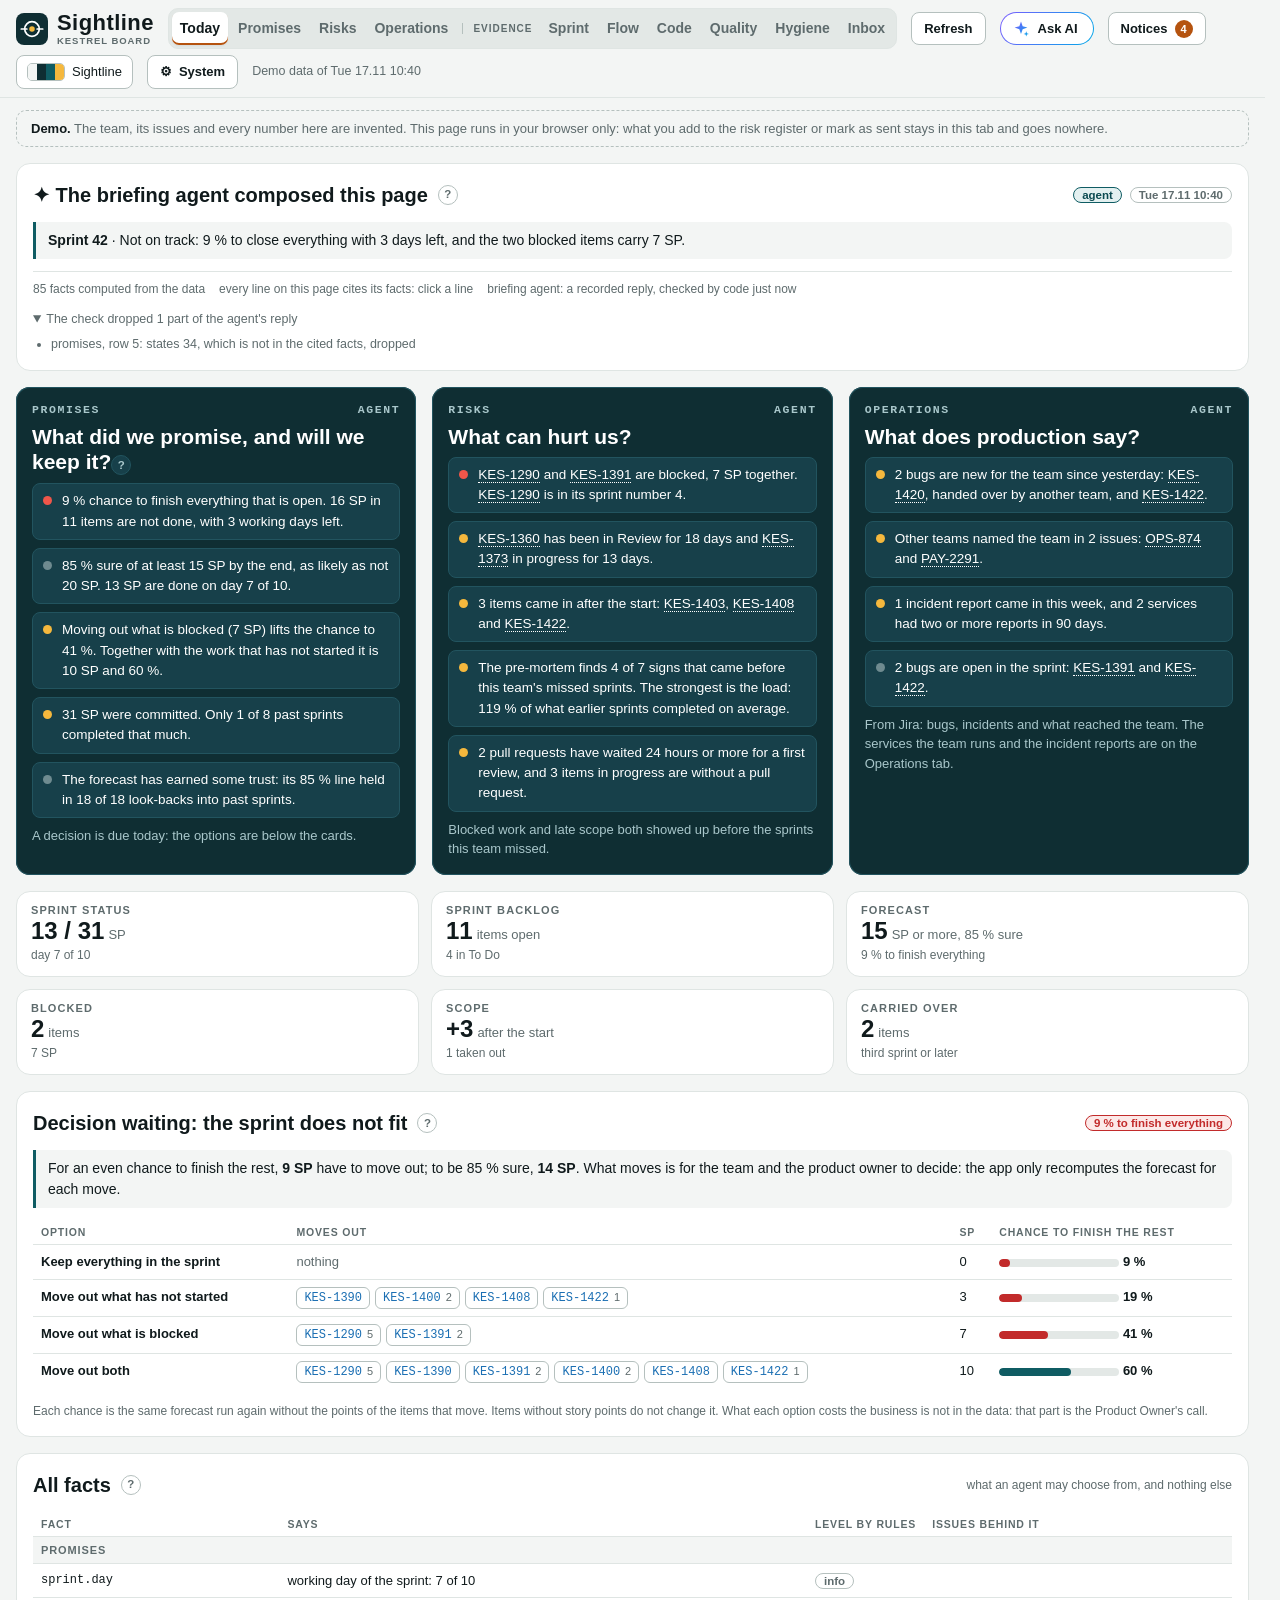
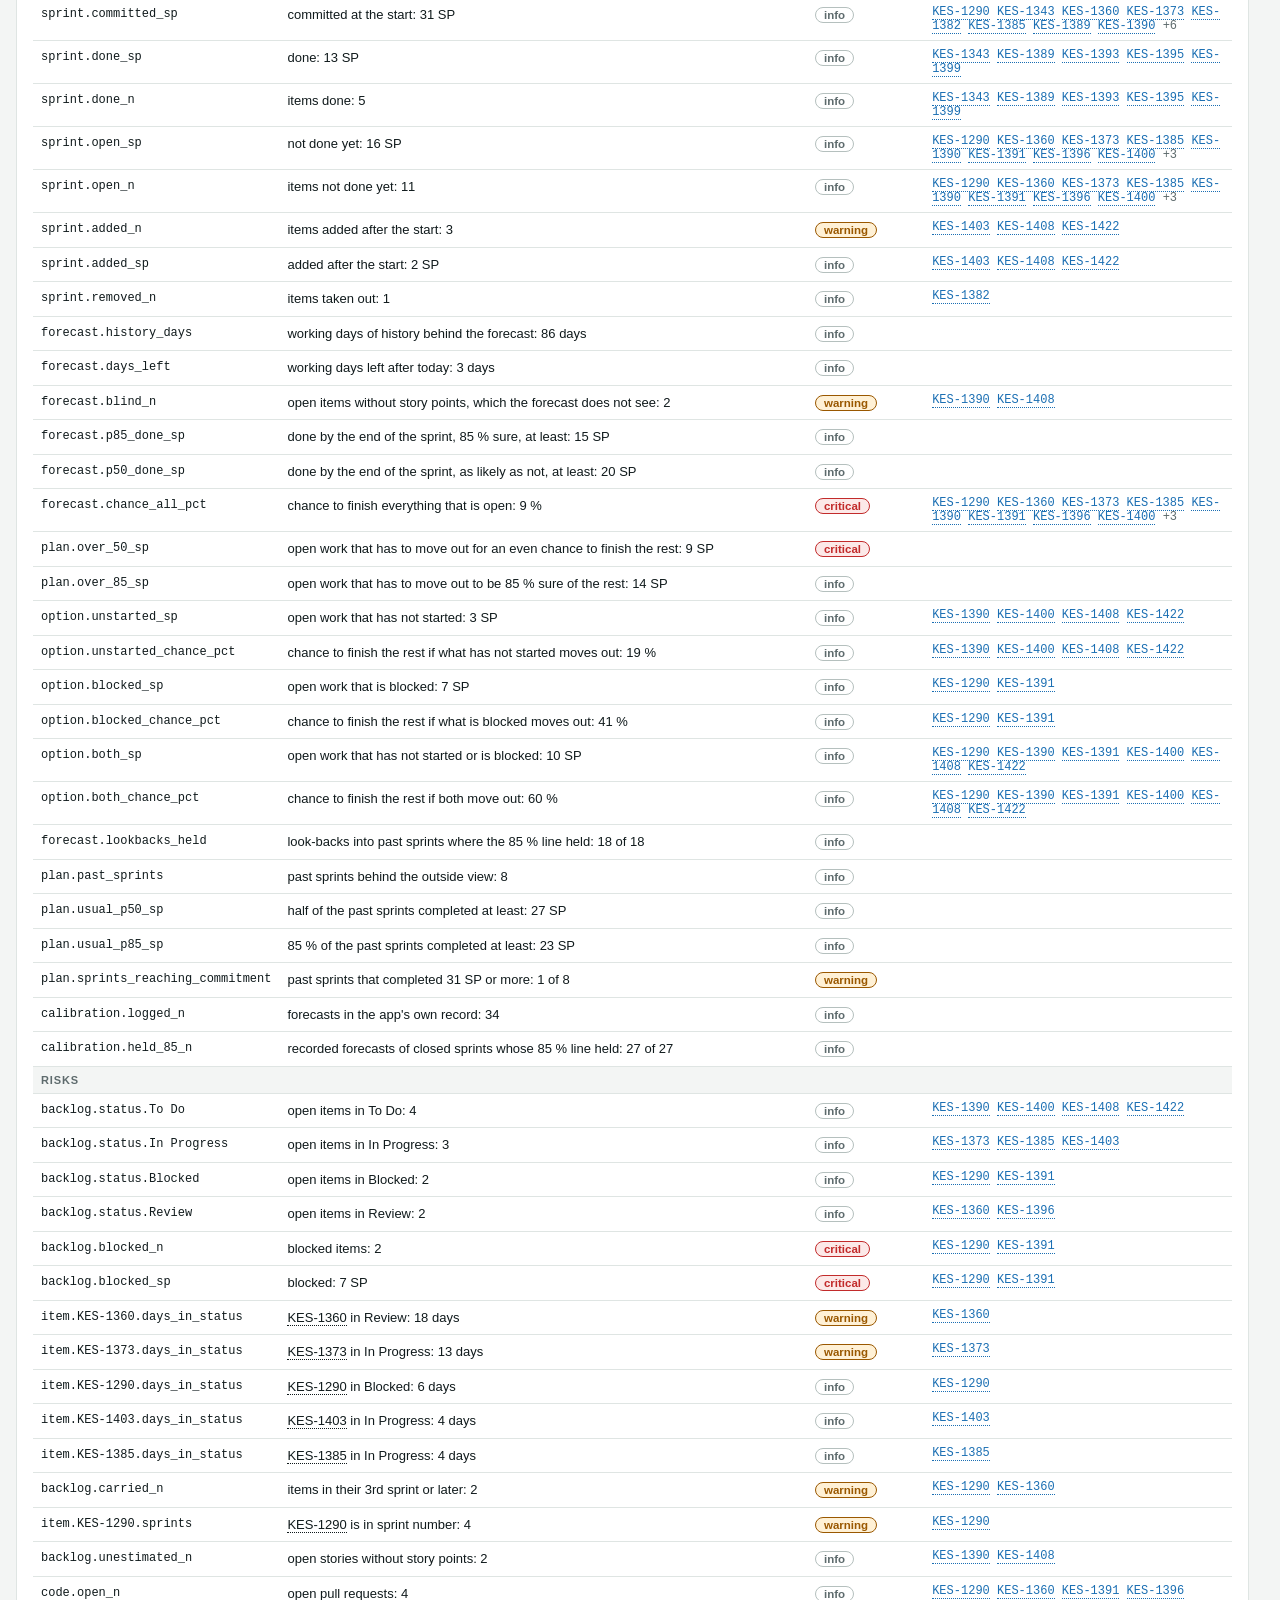
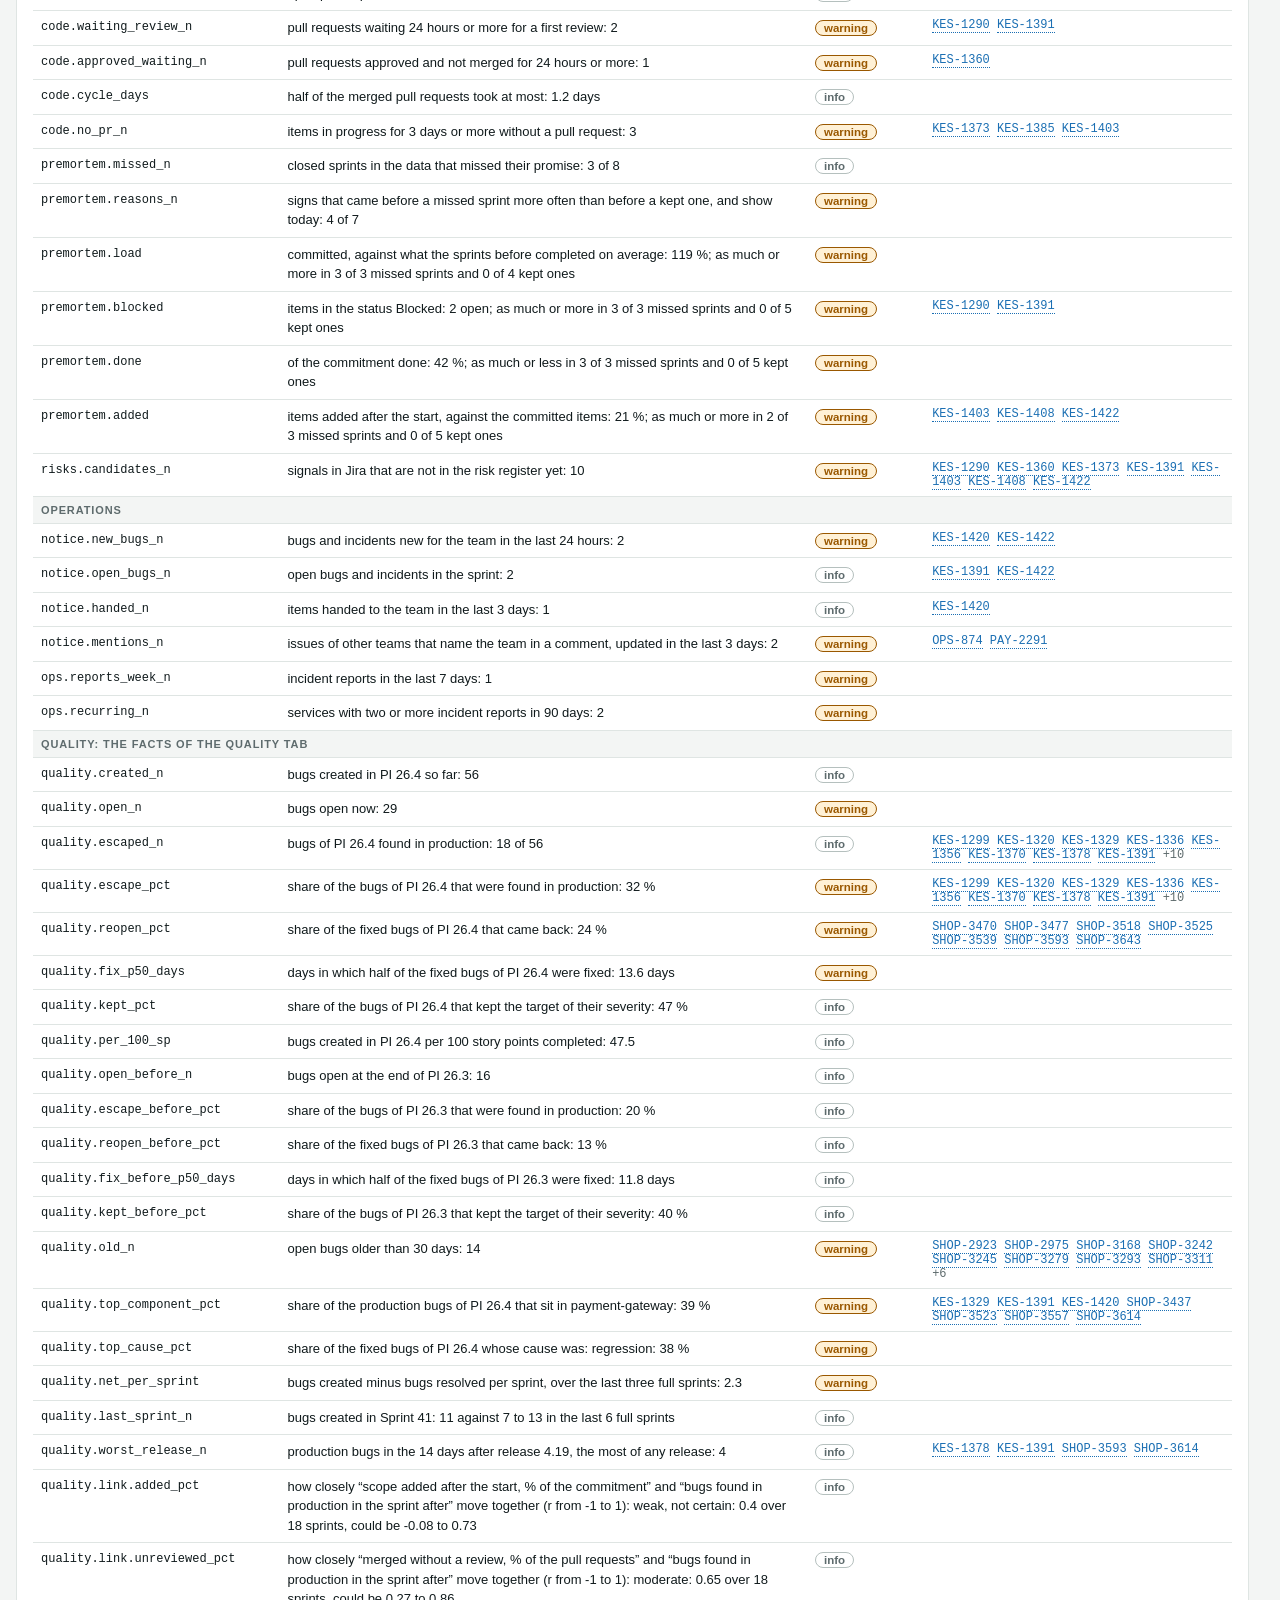
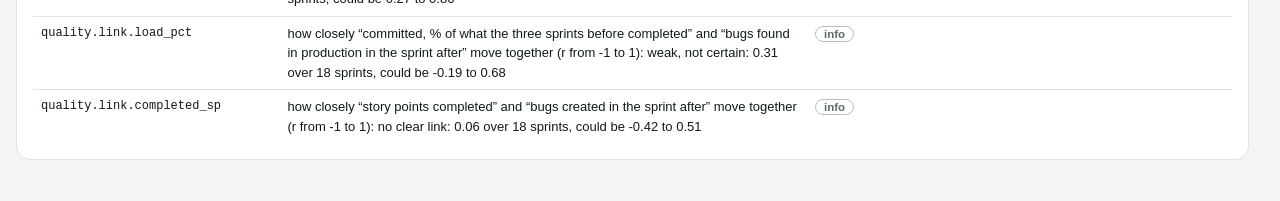
==== commit e7ad350f: "The page fits a phone The header is two short rows, with the tabs as a strip that scrolls sideways. " ====
--- a/docs/demo/index.html
+++ b/docs/demo/index.html
@@ -28,11 +28,11 @@
     <button class="cmd-btn" type="button" id="ask-open" aria-pressed="false" title="Ask the agent (Ctrl K)">
       <svg class="ai-mark" viewBox="0 0 24 24" aria-hidden="true"><defs><linearGradient id="aiG" x1="0" y1="0" x2="1" y2="1"><stop offset="0" stop-color="#7b5cff"/><stop offset="1" stop-color="#00a8e8"/></linearGradient></defs>
         <path fill="url(#aiG)" d="M12 2l2.2 6.3L20.5 10l-6.3 2.2L12 18.5l-2.2-6.3L3.5 10l6.3-1.7zM19 15l.9 2.6 2.6.9-2.6.9L19 22l-.9-2.6-2.6-.9 2.6-.9z"/></svg>Ask AI</button>
-    <button class="btn" type="button" id="bell" title="What reached the team: new bugs, items handed over, the team named by others">Notices <span class="count" id="bell-n" hidden>0</span></button>
+    <button class="btn" type="button" id="bell" title="What reached the team: new bugs, items handed over, the team named by others" aria-label="Notices"><svg class="bell-i" viewBox="0 0 24 24" aria-hidden="true"><path d="M6 16V11a6 6 0 0 1 12 0v5l1.5 2h-15zM10 20a2 2 0 0 0 4 0"/></svg><span class="t">Notices</span> <span class="count" id="bell-n" hidden>0</span></button>
     <span class="grow"></span>
     <div class="pal"><button class="pal-btn" type="button" id="pal-btn" aria-haspopup="true" aria-expanded="false" title="Colours"><span class="swatch" id="pal-now"></span><span id="pal-name">Sightline</span></button>
       <div class="pal-menu" id="pal-menu" role="menu" aria-label="Colours" hidden></div></div>
-    <button class="btn" type="button" data-tab="system" aria-pressed="false" title="Sources, rules, architecture">⚙ System</button>
+    <button class="btn" type="button" data-tab="system" aria-pressed="false" title="Sources, rules, architecture" aria-label="System">⚙<span class="t"> System</span></button>
     <span class="fresh" id="fresh"></span>
   </header>
 
--- a/docs/demo/style.css
+++ b/docs/demo/style.css
@@ -144,6 +144,8 @@
 .chip{display:inline-flex;align-items:baseline;gap:5px;padding:1px 7px;border-radius:6px;border:1px solid var(--line-strong);background:var(--surface);font-size:12px;color:var(--info)}
 .chip:hover{border-color:var(--info)}
 .chip small{color:var(--muted);font-size:11px}
+.chip{white-space:nowrap}
+.fold > summary{display:none}
 .line{display:grid;grid-auto-flow:column;grid-auto-columns:minmax(150px,1fr);gap:10px;overflow-x:auto;padding-bottom:4px}
 .stop{border:1px solid var(--line);border-top:4px solid var(--tone);border-radius:10px;padding:10px;display:grid;gap:8px;align-content:start;background:var(--surface-2)}
 .stop-h{display:flex;justify-content:space-between;align-items:baseline;gap:8px}
@@ -396,6 +398,70 @@
 @media (max-width:700px){.q-row:not(.debt){grid-template-columns:64px minmax(0,1fr)}.q-row:not(.debt) .q-num{grid-column:2}}
 .q-nw{white-space:nowrap}
 
+/* ---- a phone. The header is two short rows: the brand with Ask and Notices, and the tabs as one strip that
+   scrolls sideways. Panels lose their side by side layout, long tables fold into blocks (.stack) or scroll inside
+   their panel, and what a finger must hit is larger. The charts are drawn narrower by the page itself (chartW). */
+.bell-i{display:none;width:18px;height:18px;fill:none;stroke:currentColor;stroke-width:1.8;stroke-linecap:round;stroke-linejoin:round}
+@media (max-width:700px){
+  .shell{padding:0 12px 32px}
+  .top{margin:0 -12px;padding:6px 12px 0;gap:6px;min-height:0}
+  .brand{font-size:19px;gap:7px}
+  .mark{width:28px;height:28px}
+  .top .grow,.top .pal,#refresh,.fresh,.top .btn .t{display:none}
+  .bell-i{display:block}
+  #ask-open{margin-left:auto;padding:6px 12px 6px 9px}
+  .top .btn{padding:6px 9px}
+  .top .seg{order:9;flex:1 0 100%;flex-wrap:nowrap;overflow-x:auto;margin:0 -12px;padding:4px 12px;border:0;border-top:1px solid var(--line);border-radius:0;background:none;scrollbar-width:none}
+  .top .seg::-webkit-scrollbar{display:none}
+  .seg button{padding:7px 10px}
+  .seg-l{padding:0 4px 0 8px}
+  .demo-note{margin-top:10px;padding:7px 12px;font-size:12.5px}
+  .page{padding-top:12px;gap:12px}
+  .tabbody,.grid2,.q3{gap:12px}
+  .w{padding:12px;border-radius:12px;gap:10px}
+  .wh h2{font-size:18px;gap:8px}
+  .qcard{padding:14px} .qcard h2{font-size:19px}
+  .kpis{gap:8px} .kpi{padding:10px 12px;border-radius:12px} .kpi .v{font-size:21px}
+  .verify{gap:2px 12px}
+  .verify span:nth-child(n+3){display:none}
+  .tw td{white-space:nowrap}
+  .tw td:first-child:not(.k){white-space:normal;min-width:96px}
+  .w > table.t:not(.stack) td,.tw td .mono{white-space:nowrap}
+  .tw table:not(.stack) .chips,.w > table.t:not(.stack) .chips{flex-wrap:nowrap}
+  .ch .ax{font-size:12px}
+  .fold > summary{display:list-item;cursor:pointer;color:var(--muted);font-size:12.5px;padding:2px 0 6px}
+  .risk-f{grid-template-columns:minmax(0,1fr)}
+  .risk-h input{min-width:0;flex-basis:100%}
+  .bar-row{grid-template-columns:auto minmax(0,1fr) auto;gap:4px 10px}
+  .bar-row .share{grid-column:1/-1;grid-row:2}
+  .cmd,.cmd.float,.cmd.bottom{z-index:45}
+  .cmd-tools [data-ask-mode],.composer-bar .small{display:none}
+  .composer-bar .send{margin-left:auto}
+  .pop{min-width:0;max-width:calc(100vw - 24px)}
+  /* a table that would be crushed scrolls inside its panel, and its edge shows that there is more */
+  .w > table.t:not(.stack){display:block;overflow-x:auto}
+  .tw,.w > table.t:not(.stack){background:linear-gradient(to right,var(--surface) 40%,transparent) 0 0/28px 100% no-repeat local,linear-gradient(to left,var(--surface) 40%,transparent) 100% 0/28px 100% no-repeat local,
+    linear-gradient(to right,var(--line-strong),transparent) 0 0/10px 100% no-repeat scroll,linear-gradient(to left,var(--line-strong),transparent) 100% 0/10px 100% no-repeat scroll}
+  /* a table of sentences folds: each row a block, each cell a line, a short cell with the name of its column */
+  table.t.stack thead{display:none}
+  table.t.stack,table.t.stack tbody{display:block}
+  table.t.stack tr{display:grid;grid-template-columns:minmax(0,1fr);gap:3px;padding:8px 0;border-bottom:1px solid var(--line)}
+  table.t.stack tr:last-child{border-bottom:0}
+  table.t.stack td,table.t.stack td.k{display:block;width:auto;padding:0;border:0;white-space:normal}
+  table.t.stack td[data-l]::before{content:attr(data-l);margin-right:7px;font:600 10.5px var(--f-body);letter-spacing:.08em;text-transform:uppercase;color:var(--muted)}
+  table.t.stack tr.sec{padding:6px 8px;margin-top:6px}
+  table.t.stack.lead tr{grid-template-columns:18px minmax(0,1fr);column-gap:8px}
+  table.t.stack.lead td:first-child{grid-row:1/span 3}
+  table.t.stack.lead td:not(:first-child){grid-column:2}
+  .tw:has(> table.stack){background:none;overflow-x:visible}
+}
+/* a finger needs more room than a pointer */
+@media (pointer:coarse){
+  .chip{padding:4px 9px;font-size:12.5px}
+  .chips{gap:6px}
+  .help{width:26px;height:26px}
+}
+
 /* ---- the card of an issue: shown while the pointer rests on an issue key */
 .ik{border-bottom:1px dotted currentColor;cursor:help}
 .chip[data-issue]{cursor:help}
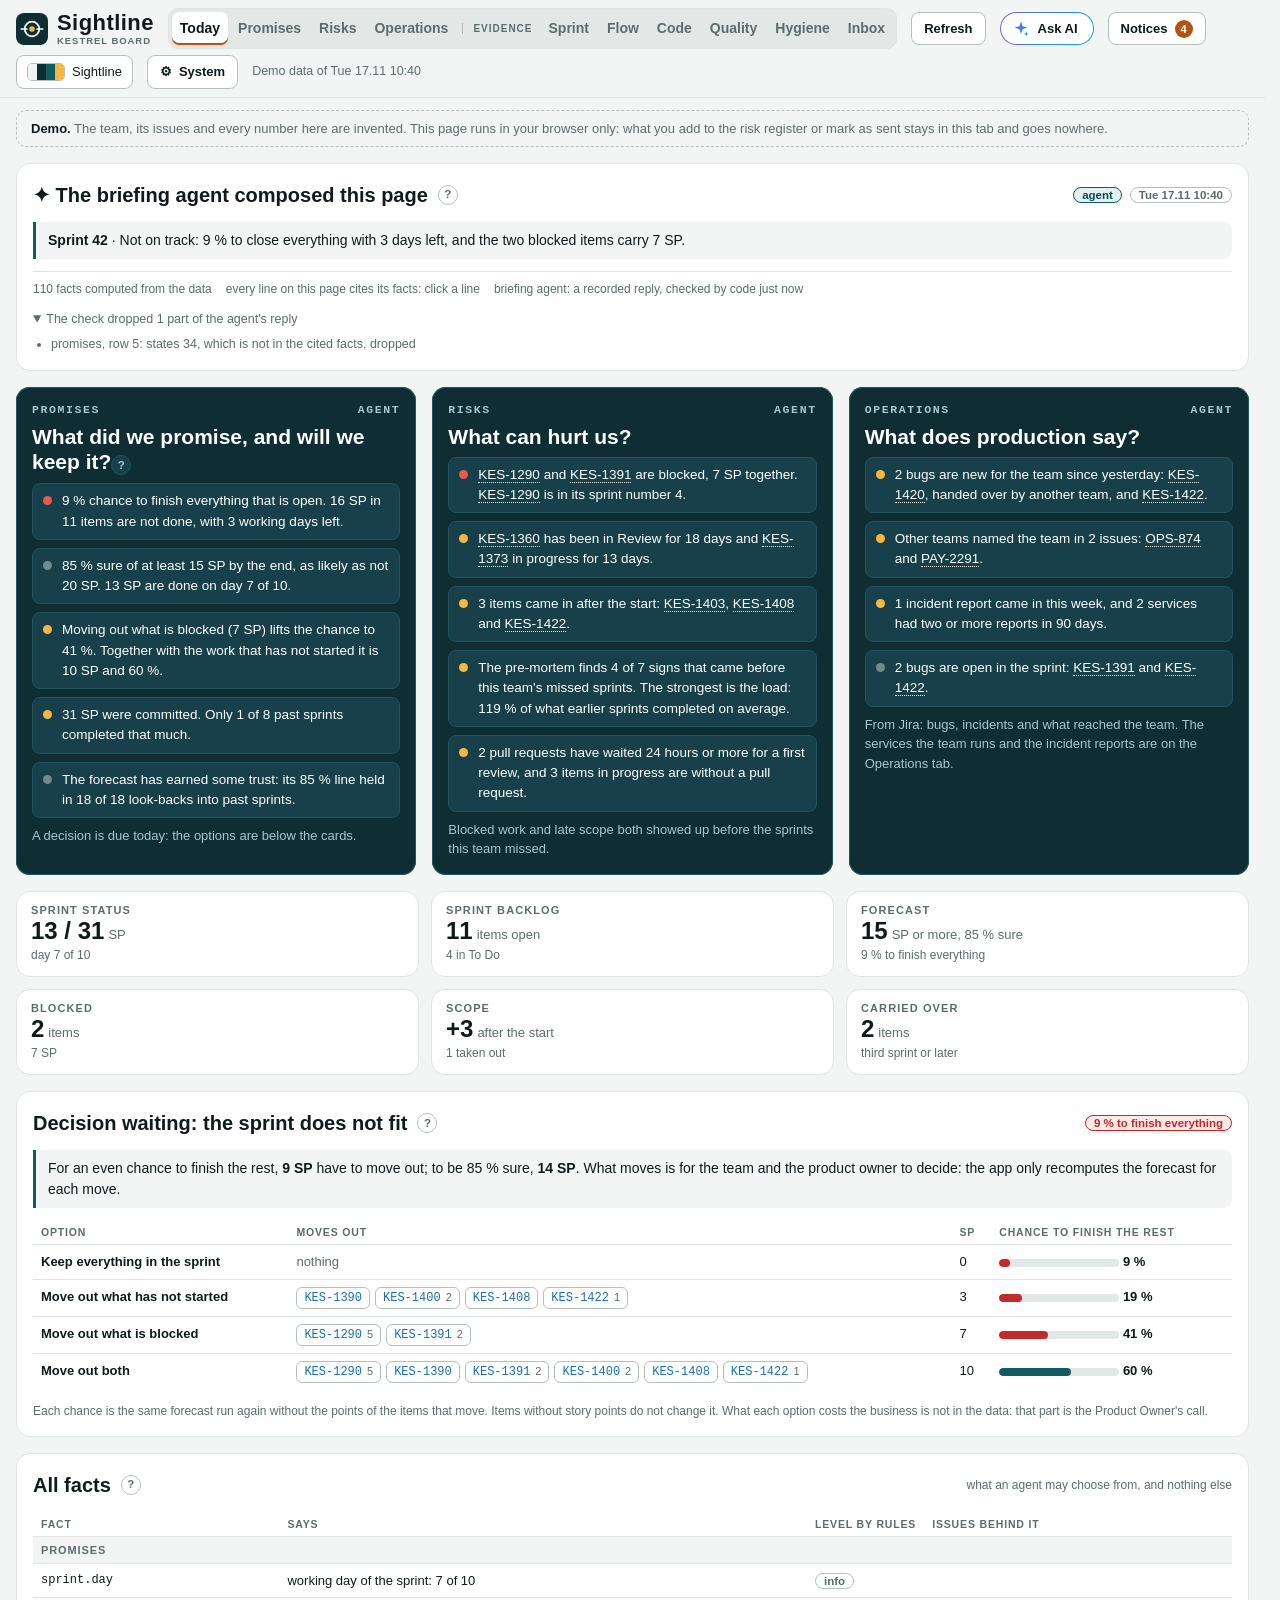
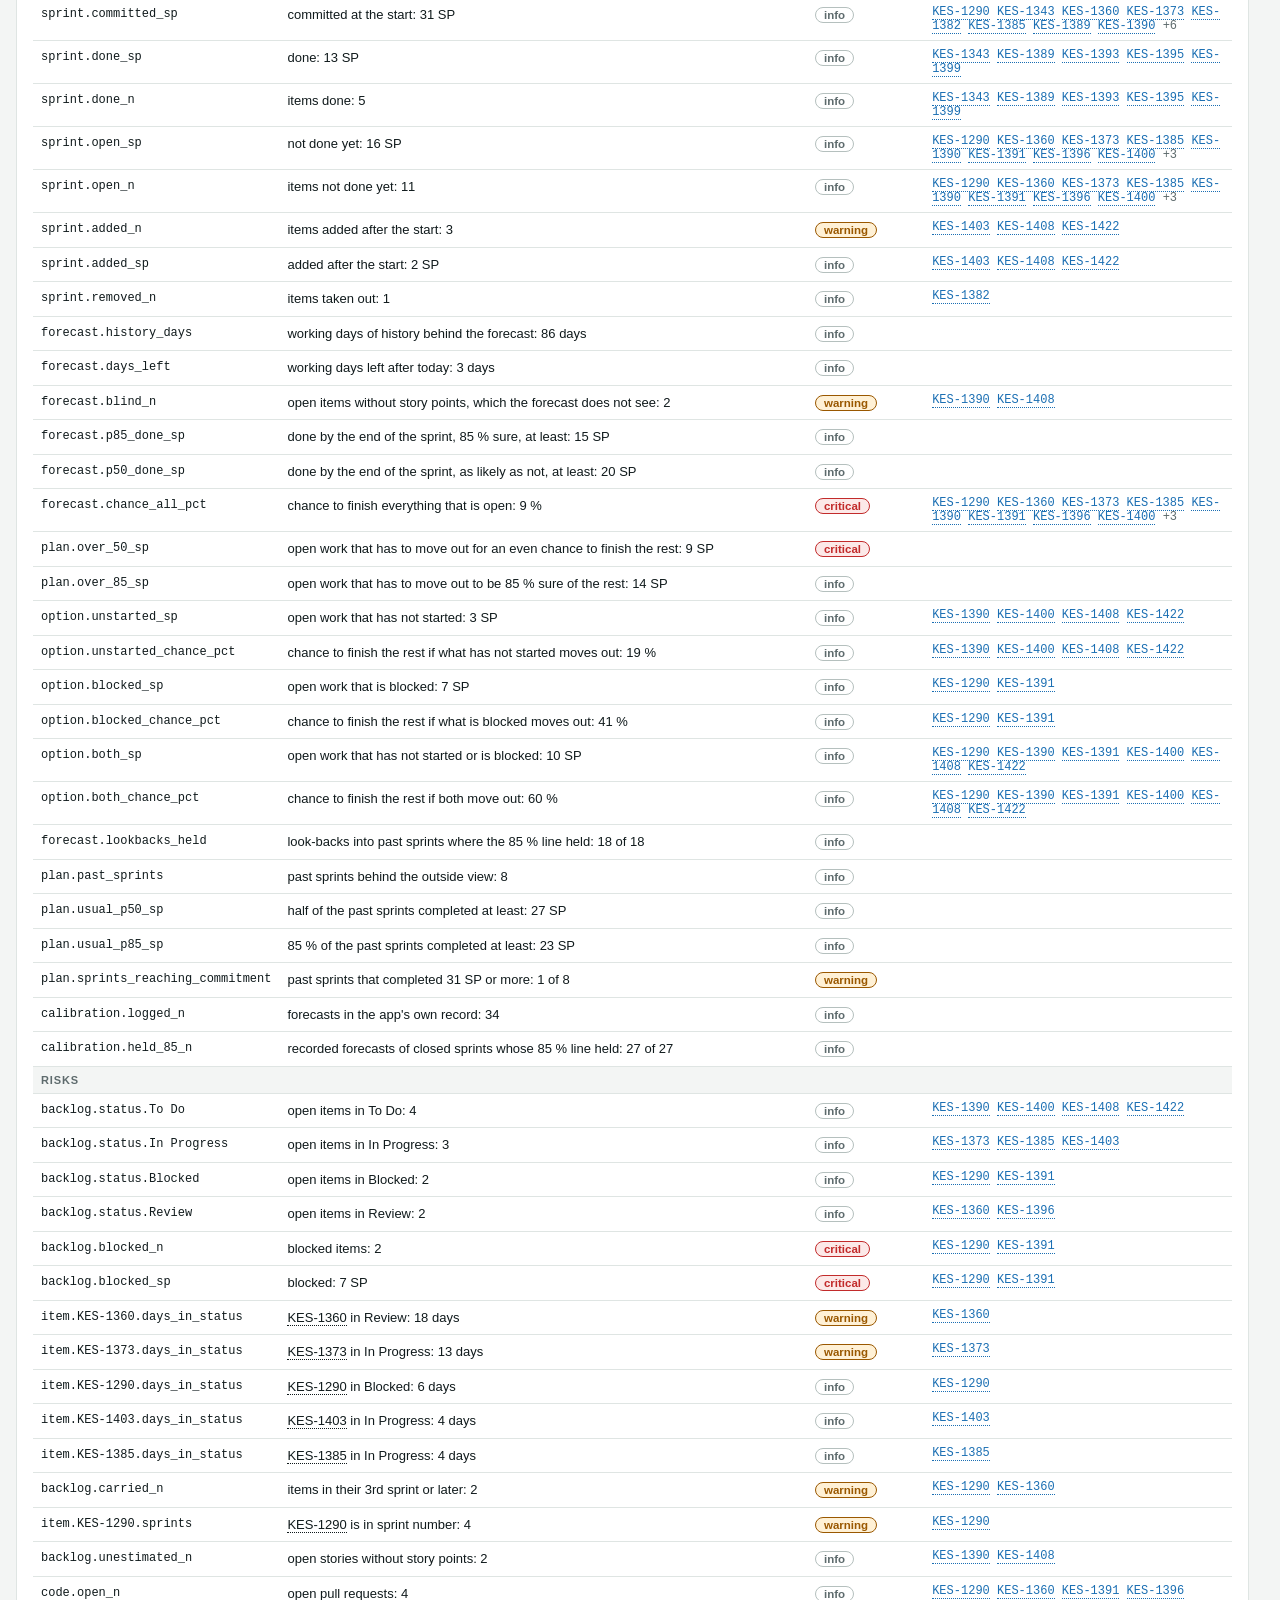
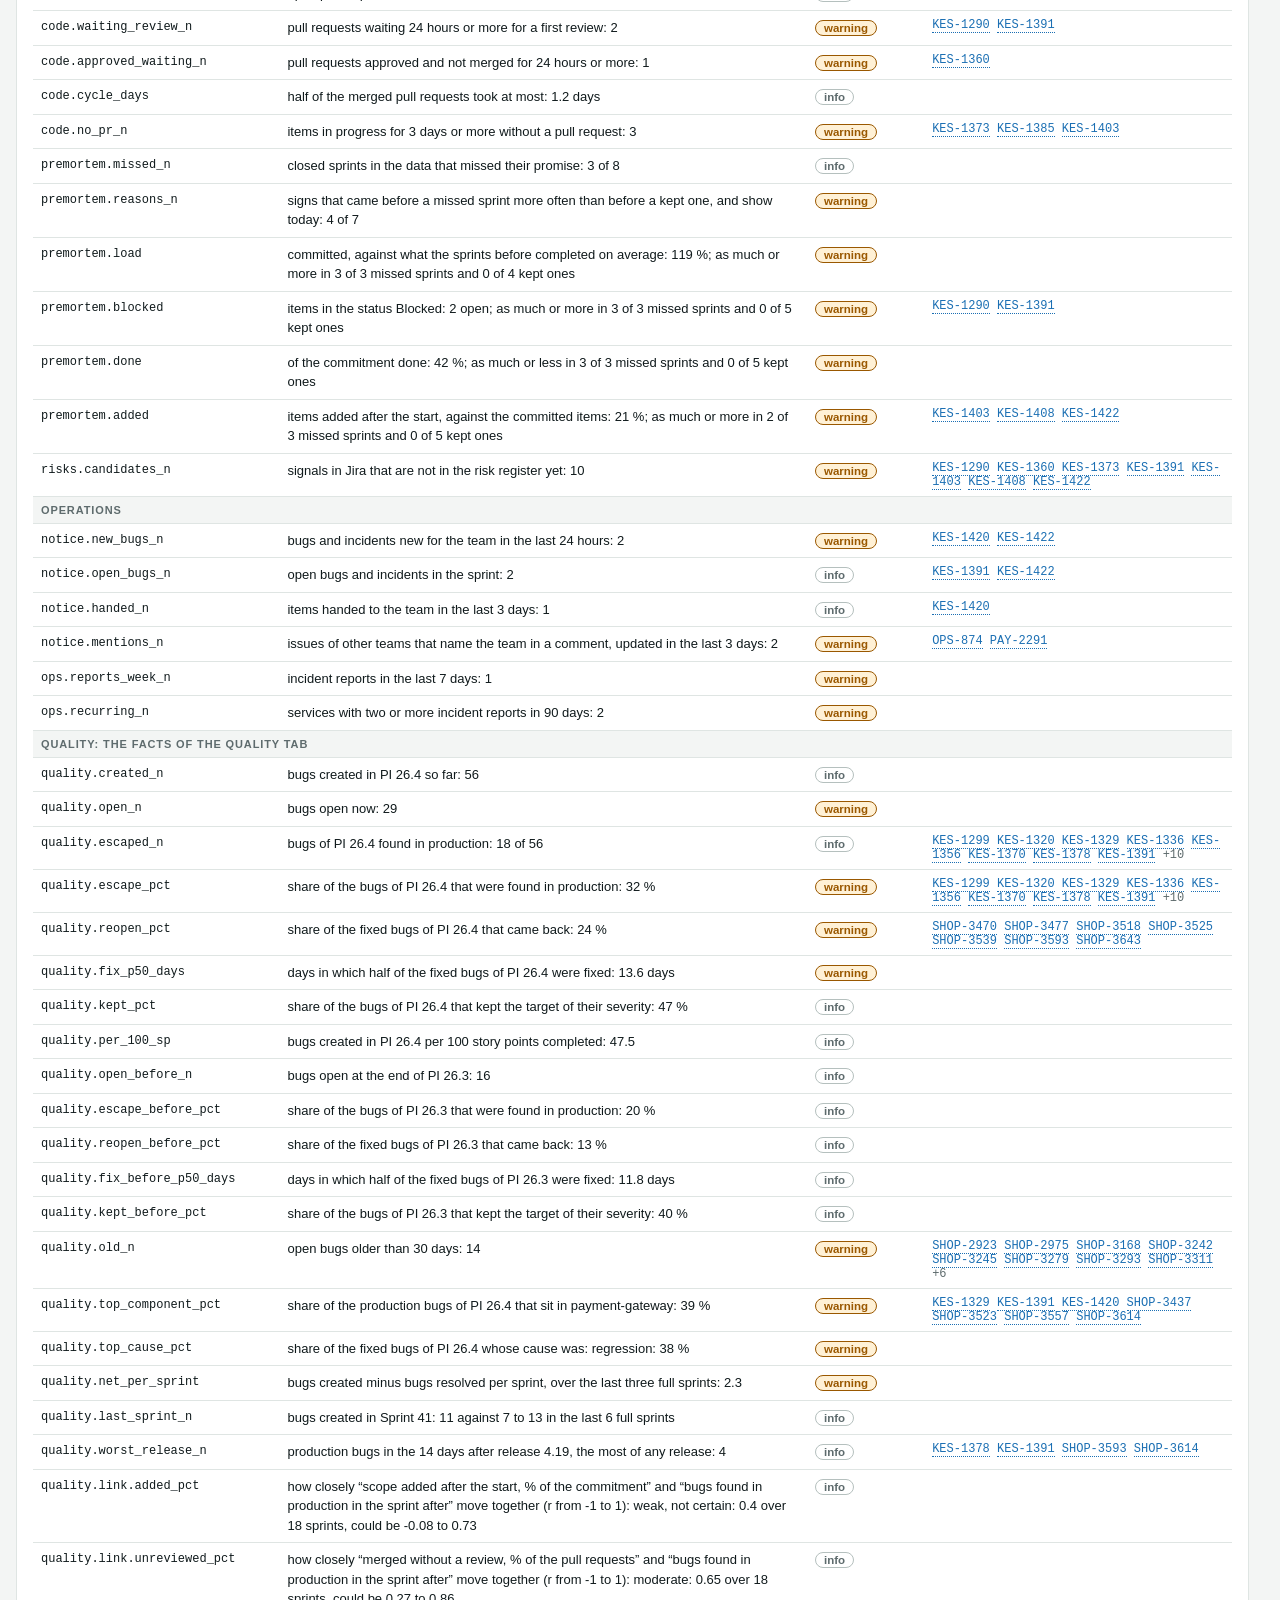
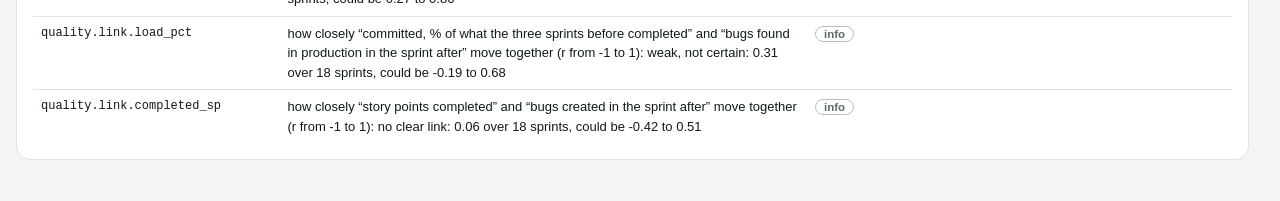
==== commit 8538a1be: "Builds and deploys on the Code tab The build server joins the sources: half a year of invented build" ====
--- a/docs/demo/index.html
+++ b/docs/demo/index.html
@@ -3,7 +3,14 @@
 <head>
 <meta charset="utf-8">
 <meta name="viewport" content="width=device-width, initial-scale=1">
-<title>Sightline</title>
+<title>Sightline · live demo</title>
+<meta name="description" content="Live demo of Sightline, a delivery cockpit for Scrum Masters: sprint forecast, risks and bug analytics, with AI lines that code checks against the facts. Invented data.">
+<meta property="og:title" content="Sightline · a delivery cockpit for Scrum Masters">
+<meta property="og:description" content="Live demo on invented data: will the sprint hold, what can hurt it, what production says. Every AI line is checked against the facts. Nothing to install.">
+<meta property="og:image" content="https://bolevin.github.io/sightline/img/preview.png">
+<meta property="og:url" content="https://bolevin.github.io/sightline/">
+<meta property="og:type" content="website">
+<meta name="twitter:card" content="summary_large_image">
 <link rel="stylesheet" href="style.css">
 </head>
 <body>
@@ -88,7 +95,9 @@
     <div class="composer"><textarea id="ask-text" rows="1" maxlength="2000" placeholder="Ask about the sprint" aria-label="Your question"></textarea>
       <div class="composer-bar"><button type="button" class="help-word" id="ask-what" title="What can I ask?" aria-label="What can I ask?">?</button>
         <span class="small dim grow">Enter sends · Shift+Enter starts a new line · the agent reads, it cannot change or send anything</span>
+        <button type="button" class="mic" id="ask-mic" title="Dictate" aria-label="Dictate" aria-pressed="false" hidden><svg viewBox="0 0 24 24" aria-hidden="true"><rect x="9" y="3" width="6" height="11" rx="3"/><path d="M5 11a7 7 0 0 0 14 0M12 18v3"/></svg></button>
         <button type="button" class="send" id="ask-send" title="Send" aria-label="Send"><svg viewBox="0 0 24 24" aria-hidden="true"><path d="M12 19V5M5 12l7-7 7 7"/></svg></button></div></div>
+    <p class="voice-note" id="ask-voice" role="status" hidden></p>
   </div>
 </aside>
 <div class="snap-ghost" id="ask-ghost" hidden></div>
@@ -97,5 +106,6 @@
 <script src="app.js"></script>
 <script src="views.js"></script>
 <script src="quality.js"></script>
+<script src="delivery.js"></script>
 </body>
 </html>
--- a/docs/demo/style.css
+++ b/docs/demo/style.css
@@ -237,19 +237,73 @@
 .pop .ph{font:600 10.5px var(--f-body);letter-spacing:.1em;text-transform:uppercase;color:var(--muted)}
 .pop .f{border-top:1px solid var(--line);padding-top:6px;display:grid;gap:2px}
 
-.arch{width:100%;min-width:980px;height:auto;display:block}
-.arch rect{fill:var(--surface-2);stroke:var(--line-strong);stroke-width:1}
-.arch rect.hl{fill:var(--accent-soft);stroke:var(--accent)}
-.arch rect.you{fill:var(--warn-soft);stroke:var(--warn)}
-.arch rect.fr{fill:none;stroke-dasharray:5 4}
-.arch rect.later{stroke-dasharray:4 3;fill:none}
-.arch rect.live{fill:var(--ok-soft);stroke:var(--ok)}
-.arch text{font:11.5px var(--f-body);fill:var(--ink)}
-.arch text.b{font-weight:600}
-.arch text.d{fill:var(--muted);font-size:10.5px}
-.arch text.band{font:600 10.5px var(--f-mono);letter-spacing:.12em;fill:var(--muted);text-transform:uppercase}
-.arch .ar{stroke:var(--muted);stroke-width:1.4;fill:none;marker-end:url(#ah)}
-.arch .ar.dash{stroke-dasharray:5 4}
+/* ---- the architecture (System). A wide screen gets the map: blocks with their parts, lamps and labelled links. A
+   narrow one gets the layers as cards below each other, because a map that wide cannot be read there. */
+.amap{width:100%;height:auto;display:block}
+.amap .blk{fill:var(--surface-2);stroke:var(--line-strong);stroke-width:1.2}
+.amap .blk.leaves{stroke:var(--accent);stroke-width:1.8}
+.amap .blk.off{stroke-dasharray:6 4;fill:none}
+.amap .blk.core{fill:var(--panel);stroke:var(--panel-3)}
+.amap .bt{font:600 15.5px var(--f-disp);font-stretch:85%;fill:var(--ink)}
+.amap .blk.core + .bt{fill:var(--panel-ink)}
+.amap .sub{fill:var(--surface);stroke:var(--line);stroke-width:1}
+.amap .sub.c{fill:var(--panel-2);stroke:var(--panel-3)}
+.amap .pn{font:600 12.5px var(--f-body);fill:var(--ink)}
+.amap .pn.c{fill:var(--panel-ink)}
+.amap .pd{font:11.5px var(--f-body);fill:var(--muted)}
+.amap .pd.c{fill:var(--panel-muted)}
+.amap .pd.gone{fill:var(--accent-ink);font-weight:600}
+.amap .pd.num{fill:var(--ink);font-weight:600}
+.amap .chp{fill:var(--surface-2);stroke:var(--line-strong);stroke-width:1}
+.amap .chp.c{fill:var(--panel-3);stroke:none}
+.amap .ct{font:11px var(--f-body);fill:var(--ink)}
+.amap .ct.c{fill:var(--panel-ink)}
+.amap .lamp.g{fill:var(--ok)} .amap .lamp.rec{fill:none;stroke:var(--line-strong);stroke-width:1.6} .amap .lamp.off{fill:var(--line-strong);fill-opacity:.55}
+.amap .blk.core ~ .lamp.g{fill:var(--ok)}
+.amap .ln{fill:none;stroke:var(--muted);stroke-width:1.6;marker-end:url(#mh)}
+.amap .ln.two{marker-start:url(#mh)}
+.amap .ln.leaves{stroke:var(--accent)}
+.amap .ln.off{stroke-dasharray:5 4}
+.amap .ln.flow{stroke:var(--accent);stroke-width:2;stroke-dasharray:5 4;marker-end:url(#mhf);animation:arcflow 1.1s linear infinite}
+.amap #mh path{fill:var(--muted)} .amap #mhf path{fill:var(--accent)}
+@keyframes arcflow{to{stroke-dashoffset:-9}}
+@media (prefers-reduced-motion:reduce){.amap .ln.flow{animation:none}}
+.amap .lab{font:11px var(--f-body);fill:var(--muted);paint-order:stroke;stroke:var(--surface);stroke-width:4px;stroke-linejoin:round}
+.arc-frame{width:16px !important;height:11px !important;border-radius:3px !important;border:1.4px solid var(--line-strong);background:var(--surface-2)}
+.arc-frame.leaves{border-color:var(--accent);border-width:1.8px}
+.arc-frame.off{border-style:dashed;background:none}
+.arc-flow{display:none}
+.arc-l{display:grid;grid-template-rows:auto 1fr auto;gap:10px;padding:12px;border:1px solid var(--line);border-top:3px solid var(--accent);border-radius:10px;background:var(--surface-2);min-width:0}
+.arc-l header{display:flex;gap:9px;align-items:flex-start}
+.arc-n{flex:none;width:24px;height:24px;border-radius:50%;display:grid;place-items:center;background:var(--accent);color:var(--surface);font:700 12.5px var(--f-mono)}
+.arc-l header b{display:block;font:600 16px/1.2 var(--f-disp);font-stretch:85%}
+.arc-l header small{display:block;font-size:12px;color:var(--muted);line-height:1.35}
+.arc-l ul{list-style:none;margin:0;padding:0;display:grid;gap:6px;align-content:start}
+.arc-l li{position:relative;padding:6px 8px 6px 22px;border-radius:7px;background:var(--surface);border:1px solid var(--line);font-size:12.5px;line-height:1.35}
+.arc-l li b{display:block;font-size:13px}
+.arc-l li span{color:var(--muted)}
+.arc-l li::before,.arc-dot{content:"";position:absolute;left:8px;top:11px;width:8px;height:8px;border-radius:50%;background:var(--ok)}
+.arc-l li.rec::before,.arc-dot.rec{background:none;box-shadow:inset 0 0 0 1.5px var(--line-strong)}
+.legend i.arc-dot{position:static;width:9px;height:9px;border-radius:50%}
+.arc-l footer{padding-top:8px;border-top:1px dashed var(--line-strong);font-size:12.5px;font-weight:600}
+.arc-l footer span{display:block;font:600 10px var(--f-body);letter-spacing:.1em;text-transform:uppercase;color:var(--muted)}
+.arc-x{justify-self:center;width:2px;height:16px;margin:3px 0;background:var(--line-strong);position:relative}
+.arc-x::after{content:"";position:absolute;right:-4px;bottom:-3px;border:5px solid transparent;border-top-color:var(--line-strong);border-bottom:0}
+.arc-more{display:grid;grid-template-columns:minmax(0,1.15fr) minmax(0,1fr);gap:20px;padding-top:4px}
+.arc-more > div{display:grid;gap:8px;align-content:start}
+.arc-steps{margin:0;padding:0;list-style:none;counter-reset:step;display:grid;gap:7px}
+.arc-steps li{counter-increment:step;position:relative;padding-left:30px;font-size:13px}
+.arc-steps li::before{content:counter(step);position:absolute;left:0;top:1px;width:20px;height:20px;border-radius:50%;display:grid;place-items:center;border:1px solid var(--line-strong);font:600 11px var(--f-mono);color:var(--muted)}
+.arc-adr{list-style:none;margin:0;padding:0;display:grid;gap:6px}
+.arc-adr li{font-size:13px}
+.arc-adr a,.arc-more .small a{color:var(--accent-ink);font-weight:600;text-decoration:none;border-bottom:1px solid var(--accent)}
+.arc-adr a:hover,.arc-more .small a:hover{border-bottom-width:2px}
+.arc-adr span{display:block;color:var(--muted);font-size:12.5px}
+@media (max-width:1000px){
+  .arc-d,.arc-wide{display:none !important}
+  .arc-flow{display:grid;grid-template-columns:minmax(0,1fr)}
+  .arc-more{grid-template-columns:minmax(0,1fr)}
+}
 
 @media (max-width:1280px){.kpis{grid-template-columns:repeat(3,minmax(0,1fr))}}
 @media (max-width:1100px){.q3,.grid2,.s-grid,.q-grid{grid-template-columns:1fr}.s-how{grid-template-columns:repeat(2,minmax(0,1fr))}.kpis.k4{grid-template-columns:repeat(2,minmax(0,1fr))}}
@@ -321,6 +375,18 @@
 .help-word:hover:not(:disabled){background:var(--surface-2);color:var(--ink)}
 .send{width:34px;height:34px;flex:none;display:grid;place-items:center;border:0;border-radius:50%;background:var(--cta);color:var(--cta-ink)}
 .send:disabled{background:var(--sunk);color:var(--muted);cursor:not-allowed}
+.mic{width:34px;height:34px;flex:none;display:grid;place-items:center;border:0;border-radius:50%;background:transparent;color:var(--muted)}
+.mic[hidden]{display:none}
+.mic:hover:not(:disabled){background:var(--surface-2);color:var(--ink)}
+.mic:disabled{opacity:.45;cursor:not-allowed}
+.mic svg{width:19px;height:19px;fill:none;stroke:currentColor;stroke-width:1.9;stroke-linecap:round;stroke-linejoin:round}
+.mic[aria-pressed="true"]{background:var(--crit-soft);color:var(--crit);animation:hearing 1.4s ease-in-out infinite}
+.composer.hearing{border-color:var(--crit)}
+@keyframes hearing{50%{box-shadow:0 0 0 6px color-mix(in srgb,var(--crit) 16%,transparent)}}
+@media (prefers-reduced-motion:reduce){.mic[aria-pressed="true"]{animation:none}}
+.voice-note{margin:0;font-size:12px;line-height:1.4;color:var(--muted)}
+.voice-note[hidden]{display:none}
+.voice-note.err{color:var(--crit)}
 .send svg{width:18px;height:18px;fill:none;stroke:currentColor;stroke-width:2.2;stroke-linecap:round;stroke-linejoin:round}
 .cmd.float{z-index:45;right:auto;bottom:auto;border:1px solid var(--line-strong);border-radius:14px;overflow:hidden;resize:both;min-width:340px;min-height:320px;box-shadow:0 24px 60px rgba(0,0,0,.28),0 2px 8px rgba(0,0,0,.12)}
 .cmd.float .cmd-h{cursor:move;user-select:none;touch-action:none}
@@ -338,8 +404,6 @@
 
 /* ---- what is kept on this computer (System) */
 .kept td.k{white-space:nowrap}
-.arch .lamp{stroke:none}
-.arch .lamp.on{fill:var(--ok)} .arch .lamp.off{fill:var(--line-strong)}
 
 /* ---- Quality: what the bugs say. One meaning per colour: red is what came in or was found in production, green
    is what went out, the amber ramp is severity (darkest: highest), the teal ramp is the phase a bug was found in
@@ -398,6 +462,20 @@
 @media (max-width:700px){.q-row:not(.debt){grid-template-columns:64px minmax(0,1fr)}.q-row:not(.debt) .q-num{grid-column:2}}
 .q-nw{white-space:nowrap}
 
+/* ---- builds and deploys (Code). Green is a deploy that held, red one that had to be repaired and a red main, grey a
+   rollback, amber the time a change waits. */
+.d-head{margin-top:6px}
+.d-rows{display:grid;gap:8px;margin-bottom:10px}
+.d-row{display:grid;grid-template-columns:130px minmax(0,1fr) 210px;gap:12px;align-items:center}
+.ch .d-win{stroke:var(--line-strong);stroke-dasharray:3 4}
+.ch .d-ok{fill:var(--ok);stroke:var(--surface);stroke-width:2} .ch .d-bad{fill:var(--crit);stroke:var(--surface);stroke-width:2} .ch .d-back{fill:var(--line-strong)}
+.ch .d-fix{fill:none;stroke:var(--crit);stroke-width:1.5;stroke-dasharray:4 3}
+.ch .d-cut{fill:none;stroke:var(--line-strong);stroke-width:1.5;stroke-dasharray:3 2}
+.ch .d-red{fill:var(--crit)} .ch .d-red.two{fill:var(--made-soft)}
+.legend i.d-sw{background:var(--crit)} .legend i.d-sw.two{background:var(--made-soft)}
+.d-log tr.d-old td{color:var(--muted)}
+@media (max-width:700px){.d-row{grid-template-columns:1fr;gap:4px}}
+
 /* ---- a phone. The header is two short rows: the brand with Ask and Notices, and the tabs as one strip that
    scrolls sideways. Panels lose their side by side layout, long tables fold into blocks (.stack) or scroll inside
    their panel, and what a finger must hit is larger. The charts are drawn narrower by the page itself (chartW). */
@@ -435,8 +513,8 @@
   .bar-row{grid-template-columns:auto minmax(0,1fr) auto;gap:4px 10px}
   .bar-row .share{grid-column:1/-1;grid-row:2}
   .cmd,.cmd.float,.cmd.bottom{z-index:45}
-  .cmd-tools [data-ask-mode],.composer-bar .small{display:none}
-  .composer-bar .send{margin-left:auto}
+  .cmd-tools [data-ask-mode]{display:none}
+  .composer-bar .small{font-size:0}
   .pop{min-width:0;max-width:calc(100vw - 24px)}
   /* a table that would be crushed scrolls inside its panel, and its edge shows that there is more */
   .w > table.t:not(.stack){display:block;overflow-x:auto}
